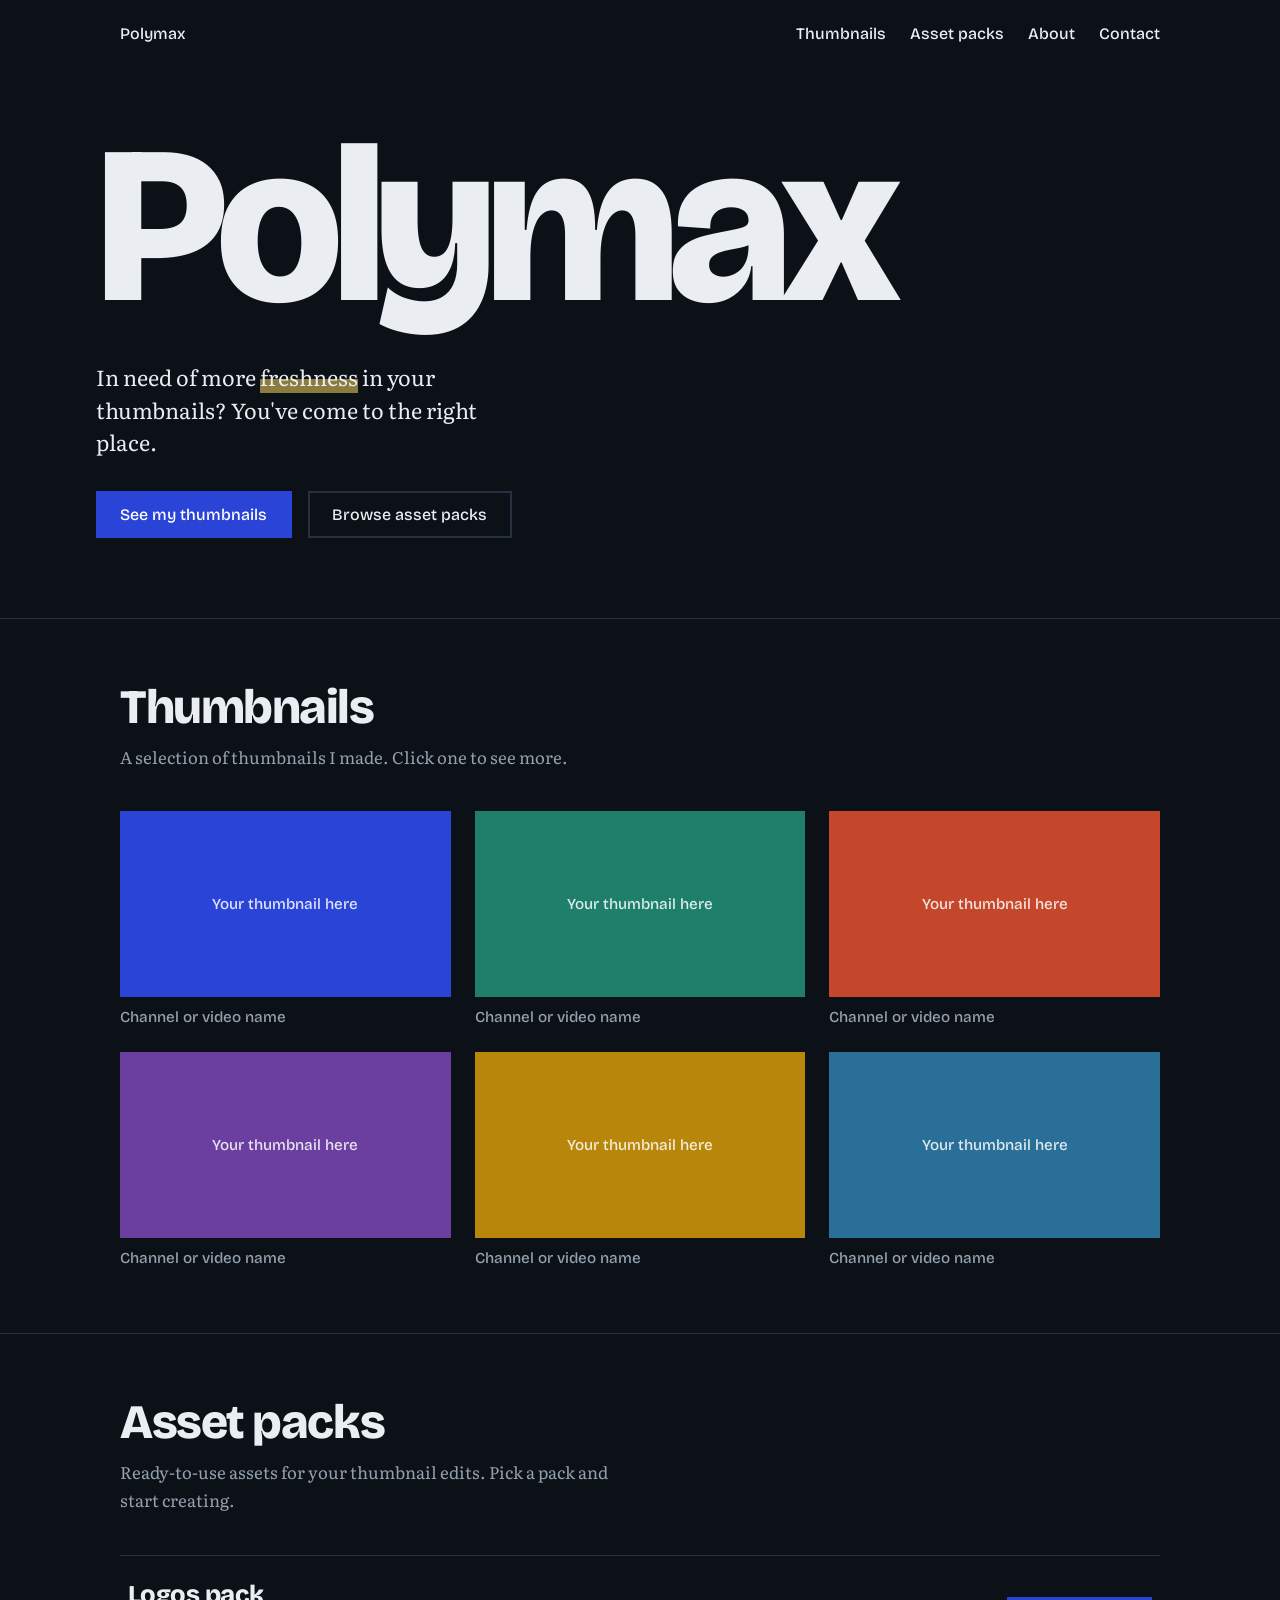
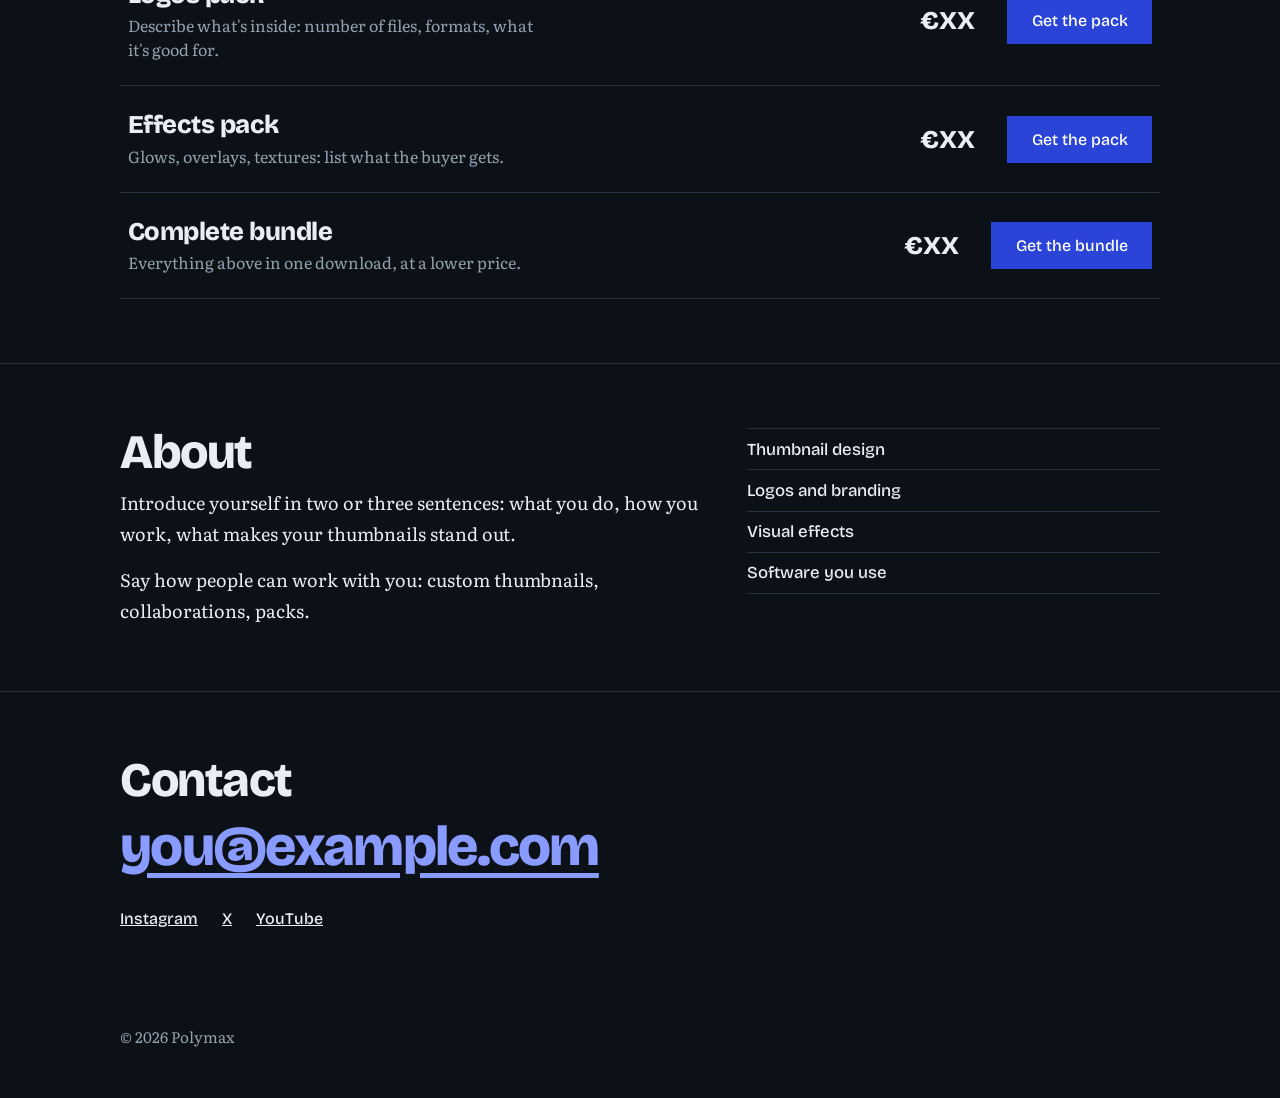
==== index.html @ 0e073001 "Refactor index.html for language and structure updates Updated the HTML structure and styling for th" ====
<!DOCTYPE html>
<html lang="en">
<head>
<meta charset="utf-8">
<meta name="viewport" content="width=device-width, initial-scale=1">
<title>Polymax, portfolio</title>
<meta name="description" content="Polymax's portfolio: thumbnail examples, asset packs and contact.">
<link rel="preconnect" href="https://fonts.googleapis.com">
<link rel="preconnect" href="https://fonts.gstatic.com" crossorigin>
<link href="https://fonts.googleapis.com/css2?family=Bricolage+Grotesque:opsz,wght@12..96,500;12..96,800&family=Literata:opsz,wght@7..72,400;7..72,600&display=swap" rel="stylesheet">
<style>
:root{
  color-scheme:dark;
  --bg:#0C1118; --surface:#141B24; --ink:#EAEEF2; --muted:#93A1AE; --line:#263240;
  --accent:#8A9BFF; --fill:#2B44D8; --hl:#F4D35E;
  --display:"Bricolage Grotesque","Helvetica Neue",Arial,sans-serif;
  --text:"Literata",Georgia,"Times New Roman",serif;
}
*{box-sizing:border-box;margin:0}
html{scroll-behavior:smooth}
body{background:var(--bg);color:var(--ink);font:400 1.125rem/1.7 var(--text);-webkit-font-smoothing:antialiased}
a{color:inherit}
:focus-visible{outline:3px solid var(--hl);outline-offset:3px}
.wrap{max-width:68rem;margin:0 auto;padding:0 1.5rem}

header .wrap{display:flex;justify-content:space-between;align-items:center;padding-top:1.5rem;padding-bottom:1.5rem;font:500 1rem var(--display)}
header nav{display:flex;gap:1.5rem;flex-wrap:wrap}
header a{text-decoration:none}
header a:hover{text-decoration:underline;text-underline-offset:.3em}

.hero{padding:4rem 0 5rem}
h1{font:800 clamp(4rem,19vw,14rem)/.85 var(--display);letter-spacing:-.045em}
.hero p{max-width:34ch;margin-top:2.5rem;font-size:1.35rem;line-height:1.5}
.hero mark{background:linear-gradient(transparent 55%,rgba(244,211,94,.55) 55%);color:inherit}
.cta{display:flex;gap:1rem;flex-wrap:wrap;margin-top:2rem}
.btn{display:inline-block;padding:.75rem 1.4rem;background:var(--fill);color:#fff;font:500 1rem var(--display);text-decoration:none;border:2px solid var(--fill);transition:background .2s,color .2s,border-color .2s}
.btn:hover{background:var(--hl);border-color:var(--hl);color:#152028}
.btn.ghost{background:transparent;border-color:var(--line);color:var(--ink)}
.btn.ghost:hover{border-color:var(--hl);background:transparent;color:var(--hl)}

section{padding:4rem 0;border-top:1px solid var(--line)}
h2{font:800 clamp(2rem,5vw,3rem)/1 var(--display);letter-spacing:-.03em;margin-bottom:.75rem}
.lead{color:var(--muted);max-width:50ch;margin-bottom:2.5rem;font-size:1.05rem}

/* Thumbnails */
.grid{display:grid;grid-template-columns:repeat(3,1fr);gap:1.5rem}
.thumb img,.ph{display:block;width:100%;aspect-ratio:16/9;object-fit:cover}
.ph{display:grid;place-items:center;background:var(--c);color:rgba(255,255,255,.85);font:500 .95rem var(--display)}
.thumb a{display:block;text-decoration:none}
.thumb a:hover img,.thumb a:hover .ph{outline:3px solid var(--hl);outline-offset:3px}
figcaption{margin-top:.6rem;font:500 .95rem/1.4 var(--display);color:var(--muted)}

/* Packs */
.packs{list-style:none;padding:0}
.packs li{display:grid;grid-template-columns:1fr auto auto;gap:2rem;align-items:center;padding:1.5rem .5rem;border-top:1px solid var(--line)}
.packs li:last-child{border-bottom:1px solid var(--line)}
h3{font:800 1.6rem/1.15 var(--display);letter-spacing:-.02em}
.packs p{color:var(--muted);font-size:1rem;line-height:1.5;margin-top:.25rem;max-width:46ch}
.price{font:800 1.6rem var(--display);white-space:nowrap}

.about{display:grid;grid-template-columns:1.4fr 1fr;gap:3rem}
.about p+p{margin-top:1rem}
.skills{list-style:none;padding:0;font:500 1.05rem var(--display)}
.skills li{padding:.6rem 0;border-bottom:1px solid var(--line)}
.skills li:first-child{border-top:1px solid var(--line)}

.contact a.mail{display:inline-block;font:800 clamp(1.6rem,6vw,3.5rem)/1.1 var(--display);letter-spacing:-.03em;color:var(--accent);text-underline-offset:.15em;word-break:break-word}
.contact a.mail:hover{background:var(--hl);color:#152028}
.links{display:flex;gap:1.5rem;margin-top:2rem;font:500 1rem var(--display)}
footer{padding:2rem 0 3rem;color:var(--muted);font-size:.95rem}

@media (max-width:860px){.grid{grid-template-columns:repeat(2,1fr)}}
@media (max-width:640px){
  .grid{grid-template-columns:1fr}
  .packs li{grid-template-columns:1fr auto}
  .packs .btn{grid-column:1/-1;text-align:center}
  .about{grid-template-columns:1fr;gap:2rem}
}
@media (prefers-reduced-motion:reduce){html{scroll-behavior:auto}*{transition:none!important}}
</style>
</head>
<body>
<header>
  <div class="wrap">
    <a href="#top">Polymax</a>
    <nav aria-label="Main navigation">
      <a href="#thumbnails">Thumbnails</a>
      <a href="#packs">Asset packs</a>
      <a href="#about">About</a>
      <a href="#contact">Contact</a>
    </nav>
  </div>
</header>

<main id="top">
  <div class="wrap hero">
    <h1>Polymax</h1>
    <p>In need of more <mark>freshness</mark> in your thumbnails? You've come to the right place.</p>
    <div class="cta">
      <a class="btn" href="#thumbnails">See my thumbnails</a>
      <a class="btn ghost" href="#packs">Browse asset packs</a>
    </div>
  </div>

  <section id="thumbnails">
    <div class="wrap">
      <h2>Thumbnails</h2>
      <p class="lead">A selection of thumbnails I made. Click one to see more.</p>
      <!-- TO ADD YOUR THUMBNAILS: put your images in a folder named "images", then replace
           <div class="ph">...</div> in a block with:
           <img src="images/my-thumbnail.jpg" alt="Short description of the thumbnail">
           Change href="#" to a video or project link, or delete the <a> tag if you don't need a link. -->
      <div class="grid">
        <figure class="thumb"><a href="#"><div class="ph" style="--c:#2B44D8">Your thumbnail here</div></a><figcaption>Channel or video name</figcaption></figure>
        <figure class="thumb"><a href="#"><div class="ph" style="--c:#1E7F6B">Your thumbnail here</div></a><figcaption>Channel or video name</figcaption></figure>
        <figure class="thumb"><a href="#"><div class="ph" style="--c:#C4472B">Your thumbnail here</div></a><figcaption>Channel or video name</figcaption></figure>
        <figure class="thumb"><a href="#"><div class="ph" style="--c:#6B3FA0">Your thumbnail here</div></a><figcaption>Channel or video name</figcaption></figure>
        <figure class="thumb"><a href="#"><div class="ph" style="--c:#B8860B">Your thumbnail here</div></a><figcaption>Channel or video name</figcaption></figure>
        <figure class="thumb"><a href="#"><div class="ph" style="--c:#2A6F97">Your thumbnail here</div></a><figcaption>Channel or video name</figcaption></figure>
      </div>
    </div>
  </section>

  <section id="packs">
    <div class="wrap">
      <h2>Asset packs</h2>
      <p class="lead">Ready-to-use assets for your thumbnail edits. Pick a pack and start creating.</p>
      <!-- TO EDIT A PACK: change the name, the description, the price and the button link (href="#")
           to your store page (Gumroad, Payhip, etc.). Copy a whole <li> block to add another pack. -->
      <ul class="packs">
        <li>
          <div><h3>Logos pack</h3><p>Describe what's inside: number of files, formats, what it's good for.</p></div>
          <div class="price">€XX</div>
          <a class="btn" href="#">Get the pack</a>
        </li>
        <li>
          <div><h3>Effects pack</h3><p>Glows, overlays, textures: list what the buyer gets.</p></div>
          <div class="price">€XX</div>
          <a class="btn" href="#">Get the pack</a>
        </li>
        <li>
          <div><h3>Complete bundle</h3><p>Everything above in one download, at a lower price.</p></div>
          <div class="price">€XX</div>
          <a class="btn" href="#">Get the bundle</a>
        </li>
      </ul>
    </div>
  </section>

  <section id="about">
    <div class="wrap about">
      <div>
        <h2>About</h2>
        <p>Introduce yourself in two or three sentences: what you do, how you work, what makes your thumbnails stand out.</p>
        <p>Say how people can work with you: custom thumbnails, collaborations, packs.</p>
      </div>
      <ul class="skills" aria-label="Skills">
        <li>Thumbnail design</li>
        <li>Logos and branding</li>
        <li>Visual effects</li>
        <li>Software you use</li>
      </ul>
    </div>
  </section>

  <section id="contact" class="contact">
    <div class="wrap">
      <h2>Contact</h2>
      <a class="mail" href="mailto:you@example.com">you@example.com</a>
      <div class="links">
        <a href="#">Instagram</a>
        <a href="#">X</a>
        <a href="#">YouTube</a>
      </div>
    </div>
  </section>
</main>

<footer>
  <div class="wrap">© 2026 Polymax</div>
</footer>
</body>
</html>
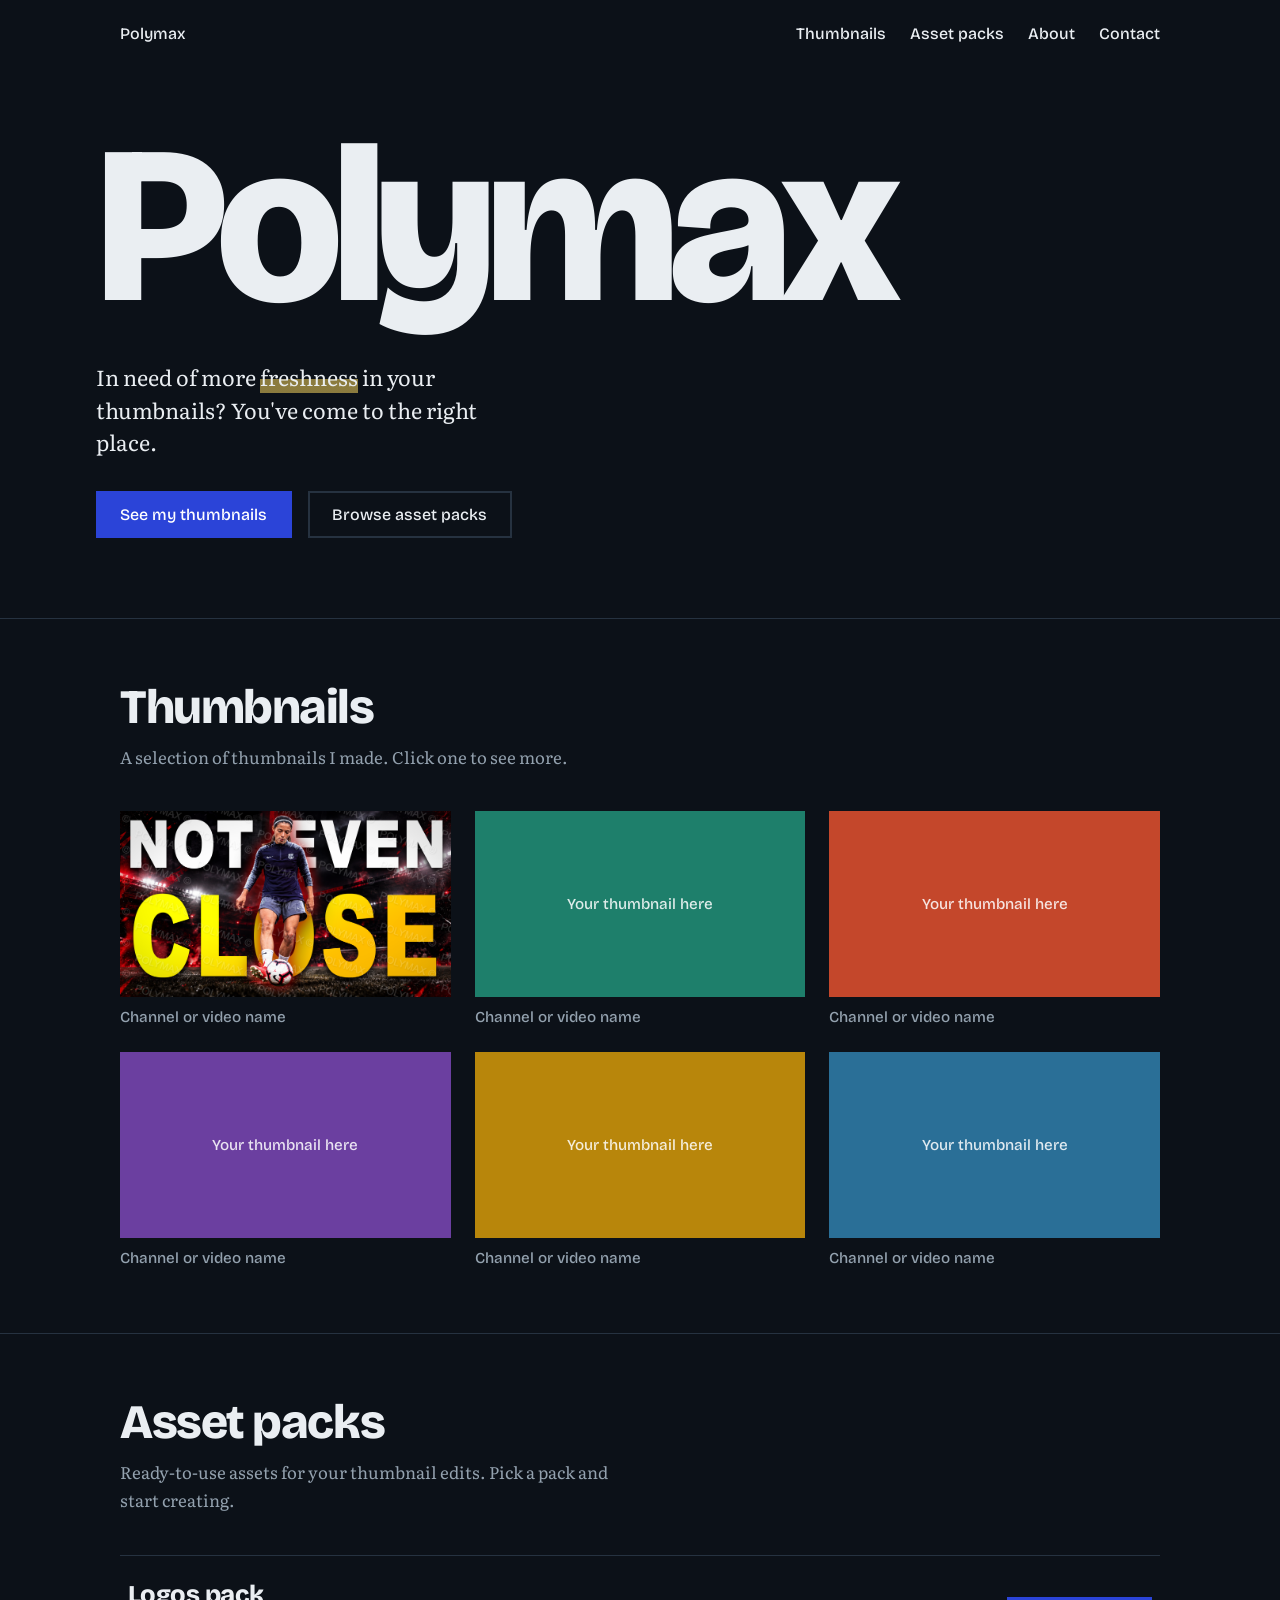
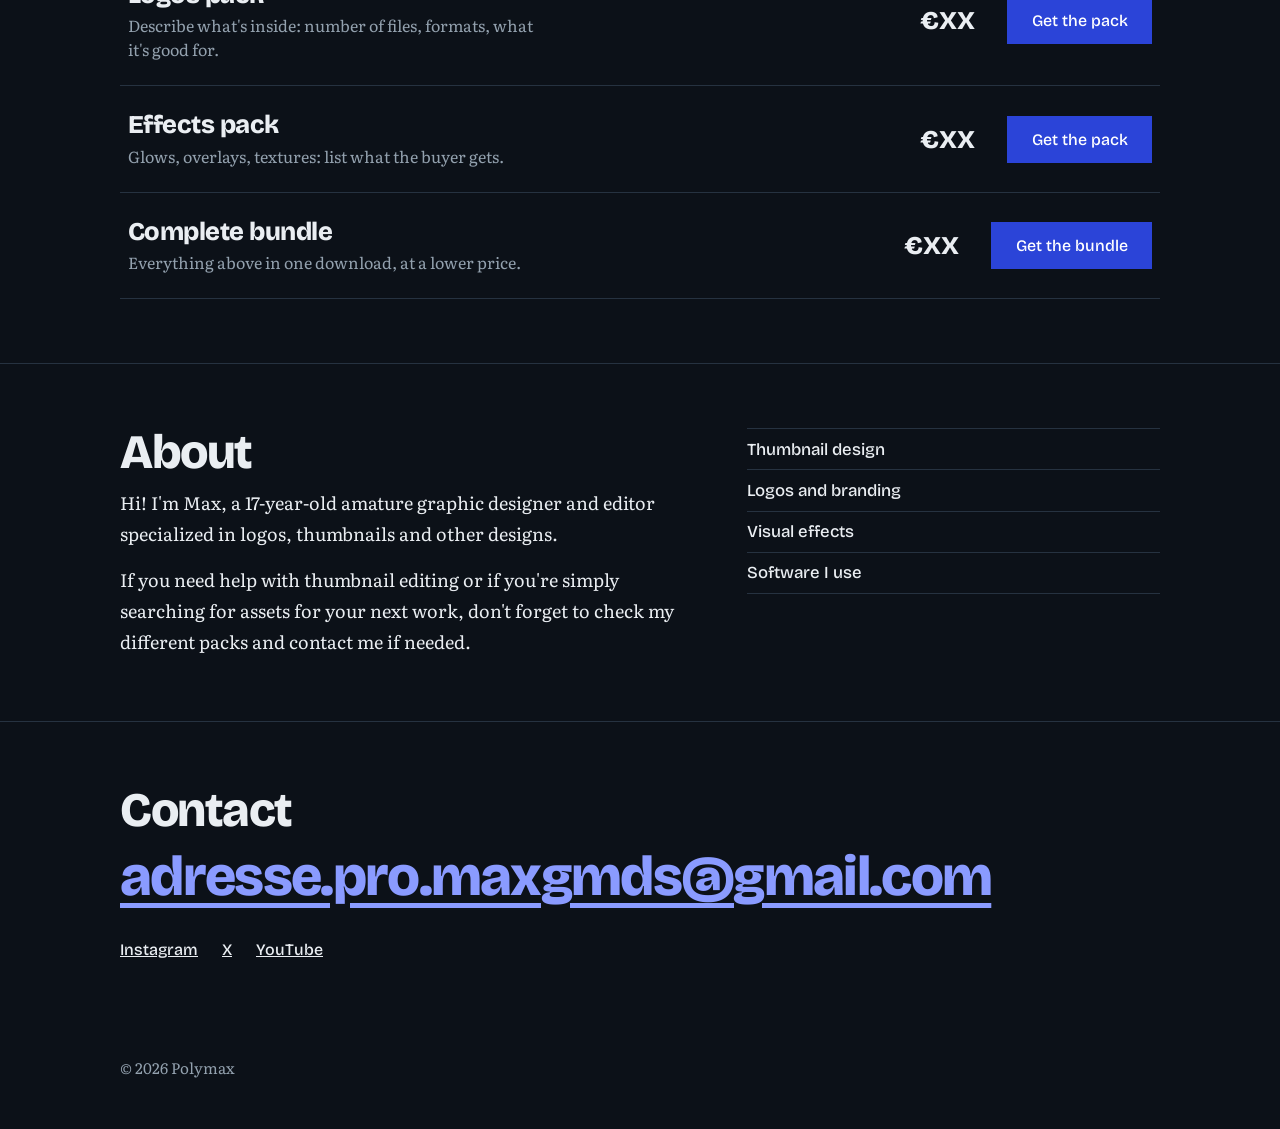
==== commit 85815239: "Update thumbnail and contact information Updated thumbnail image and contact email in index.html." ====
--- a/index.html
+++ b/index.html
@@ -111,7 +111,7 @@
            <img src="images/my-thumbnail.jpg" alt="Short description of the thumbnail">
            Change href="#" to a video or project link, or delete the <a> tag if you don't need a link. -->
       <div class="grid">
-        <figure class="thumb"><a href="#"><div class="ph" style="--c:#2B44D8">Your thumbnail here</div></a><figcaption>Channel or video name</figcaption></figure>
+        <figure class="thumb"><a href="#"><img src="images/Aitana_Bonmati_thumbnail.png" alt="Aitana Bonmati Thumbnail"></a><figcaption>Channel or video name</figcaption></figure>
         <figure class="thumb"><a href="#"><div class="ph" style="--c:#1E7F6B">Your thumbnail here</div></a><figcaption>Channel or video name</figcaption></figure>
         <figure class="thumb"><a href="#"><div class="ph" style="--c:#C4472B">Your thumbnail here</div></a><figcaption>Channel or video name</figcaption></figure>
         <figure class="thumb"><a href="#"><div class="ph" style="--c:#6B3FA0">Your thumbnail here</div></a><figcaption>Channel or video name</figcaption></figure>
@@ -151,14 +151,14 @@
     <div class="wrap about">
       <div>
         <h2>About</h2>
-        <p>Introduce yourself in two or three sentences: what you do, how you work, what makes your thumbnails stand out.</p>
-        <p>Say how people can work with you: custom thumbnails, collaborations, packs.</p>
+        <p>Hi! I'm Max, a 17-year-old amature graphic designer and editor specialized in logos, thumbnails and other designs.</p>
+        <p>If you need help with thumbnail editing or if you're simply searching for assets for your next work, don't forget to check my different packs and contact me if needed.</p>
       </div>
       <ul class="skills" aria-label="Skills">
         <li>Thumbnail design</li>
         <li>Logos and branding</li>
         <li>Visual effects</li>
-        <li>Software you use</li>
+        <li>Software I use</li>
       </ul>
     </div>
   </section>
@@ -166,7 +166,7 @@
   <section id="contact" class="contact">
     <div class="wrap">
       <h2>Contact</h2>
-      <a class="mail" href="mailto:you@example.com">you@example.com</a>
+      <a class="mail" href="mailto:adresse.pro.maxgmds@gmail.com">adresse.pro.maxgmds@gmail.com</a>
       <div class="links">
         <a href="#">Instagram</a>
         <a href="#">X</a>
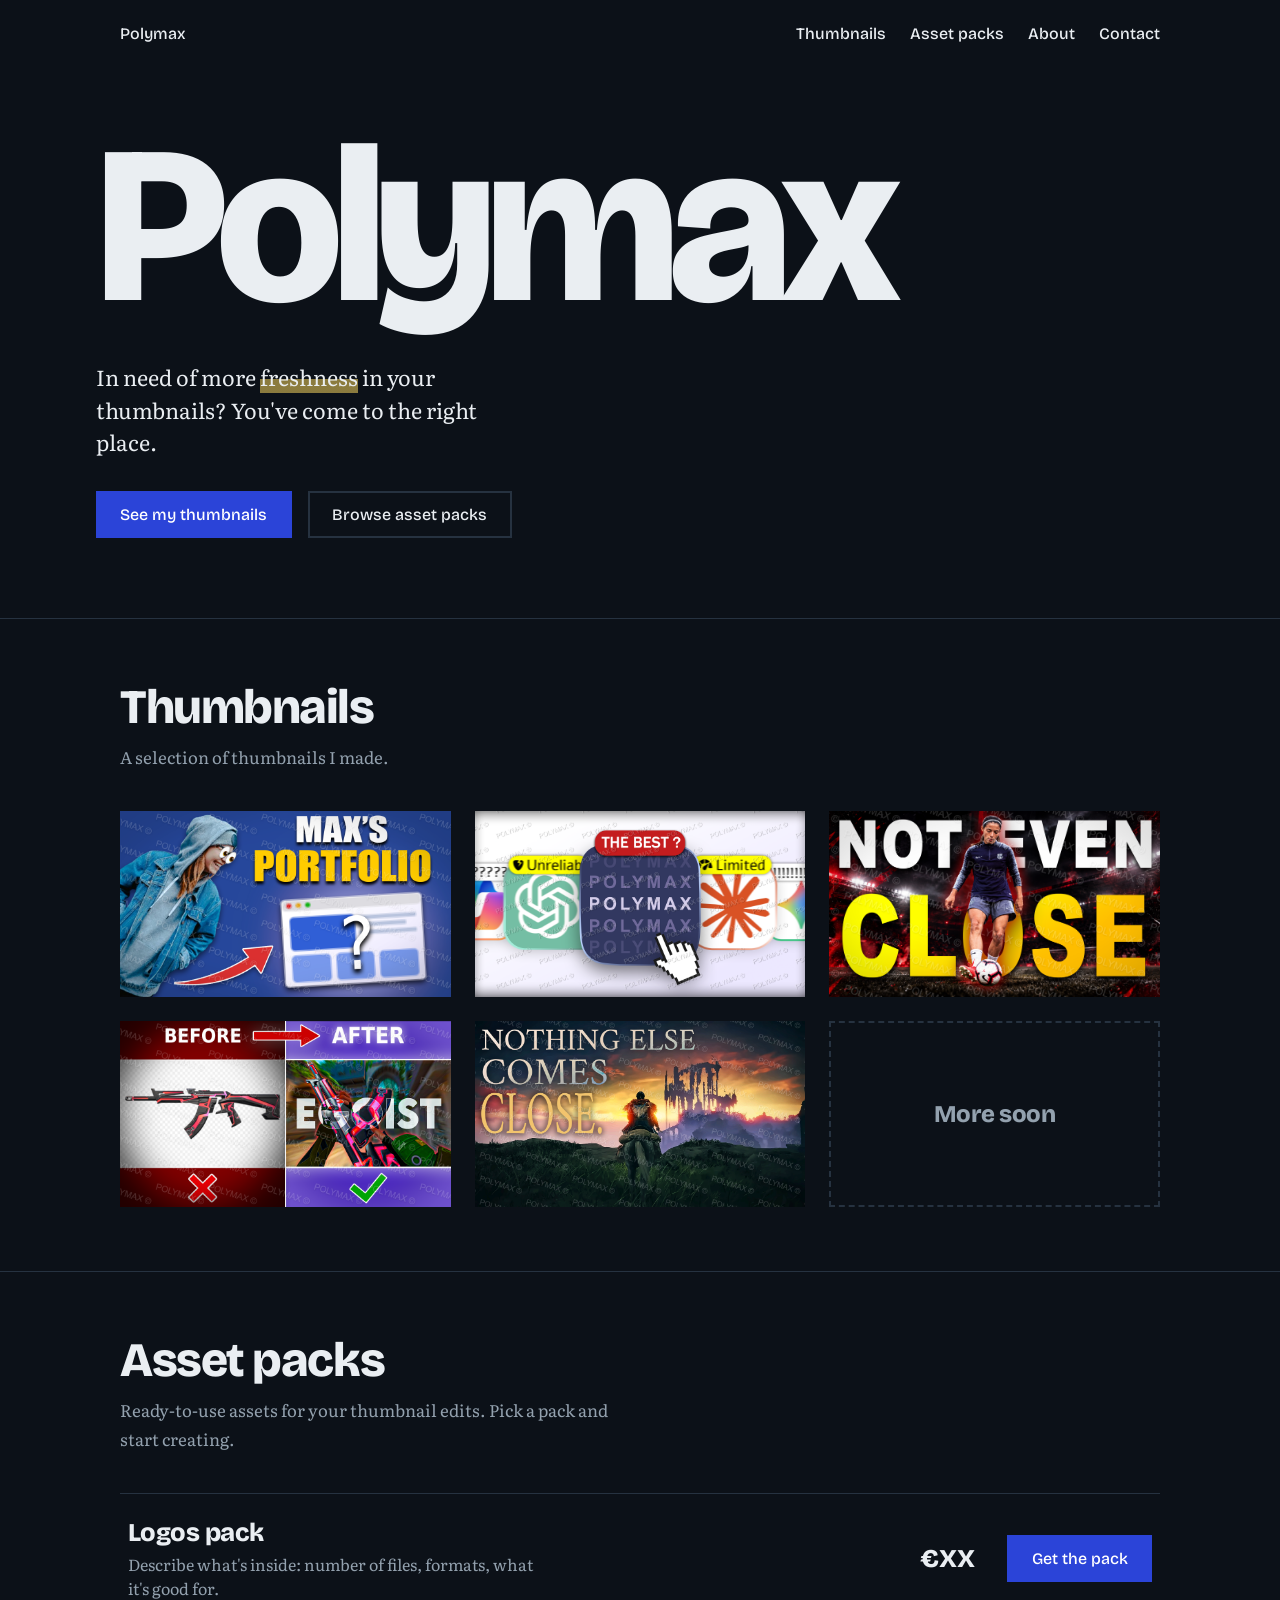
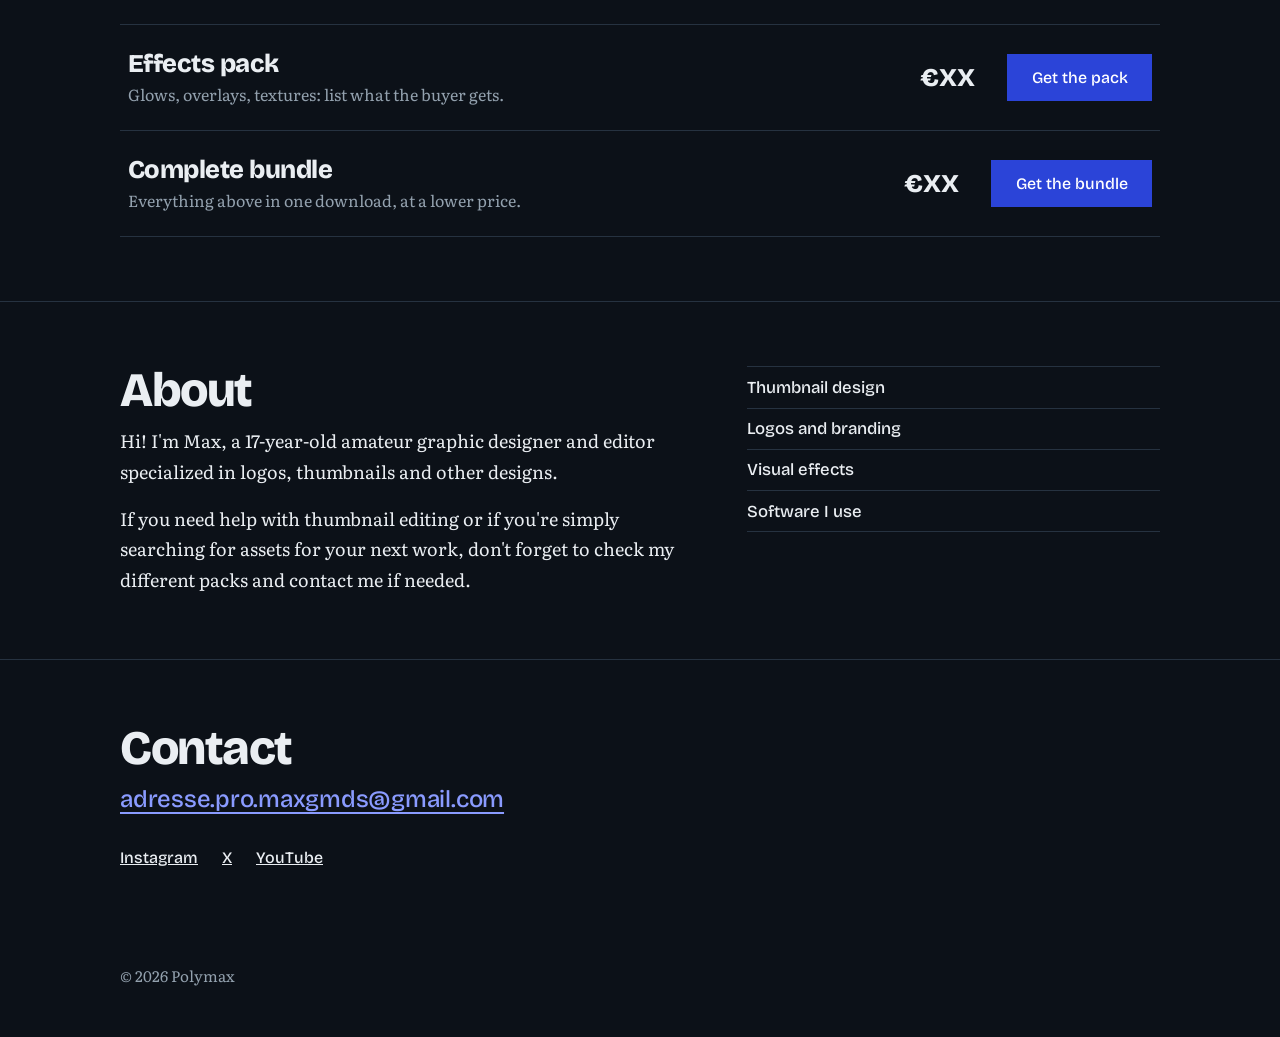
==== commit fd309e83: "Refactor HTML structure and update thumbnails" ====
--- a/index.html
+++ b/index.html
@@ -8,76 +8,7 @@
 <link rel="preconnect" href="https://fonts.googleapis.com">
 <link rel="preconnect" href="https://fonts.gstatic.com" crossorigin>
 <link href="https://fonts.googleapis.com/css2?family=Bricolage+Grotesque:opsz,wght@12..96,500;12..96,800&family=Literata:opsz,wght@7..72,400;7..72,600&display=swap" rel="stylesheet">
-<style>
-:root{
-  color-scheme:dark;
-  --bg:#0C1118; --surface:#141B24; --ink:#EAEEF2; --muted:#93A1AE; --line:#263240;
-  --accent:#8A9BFF; --fill:#2B44D8; --hl:#F4D35E;
-  --display:"Bricolage Grotesque","Helvetica Neue",Arial,sans-serif;
-  --text:"Literata",Georgia,"Times New Roman",serif;
-}
-*{box-sizing:border-box;margin:0}
-html{scroll-behavior:smooth}
-body{background:var(--bg);color:var(--ink);font:400 1.125rem/1.7 var(--text);-webkit-font-smoothing:antialiased}
-a{color:inherit}
-:focus-visible{outline:3px solid var(--hl);outline-offset:3px}
-.wrap{max-width:68rem;margin:0 auto;padding:0 1.5rem}
-
-header .wrap{display:flex;justify-content:space-between;align-items:center;padding-top:1.5rem;padding-bottom:1.5rem;font:500 1rem var(--display)}
-header nav{display:flex;gap:1.5rem;flex-wrap:wrap}
-header a{text-decoration:none}
-header a:hover{text-decoration:underline;text-underline-offset:.3em}
-
-.hero{padding:4rem 0 5rem}
-h1{font:800 clamp(4rem,19vw,14rem)/.85 var(--display);letter-spacing:-.045em}
-.hero p{max-width:34ch;margin-top:2.5rem;font-size:1.35rem;line-height:1.5}
-.hero mark{background:linear-gradient(transparent 55%,rgba(244,211,94,.55) 55%);color:inherit}
-.cta{display:flex;gap:1rem;flex-wrap:wrap;margin-top:2rem}
-.btn{display:inline-block;padding:.75rem 1.4rem;background:var(--fill);color:#fff;font:500 1rem var(--display);text-decoration:none;border:2px solid var(--fill);transition:background .2s,color .2s,border-color .2s}
-.btn:hover{background:var(--hl);border-color:var(--hl);color:#152028}
-.btn.ghost{background:transparent;border-color:var(--line);color:var(--ink)}
-.btn.ghost:hover{border-color:var(--hl);background:transparent;color:var(--hl)}
-
-section{padding:4rem 0;border-top:1px solid var(--line)}
-h2{font:800 clamp(2rem,5vw,3rem)/1 var(--display);letter-spacing:-.03em;margin-bottom:.75rem}
-.lead{color:var(--muted);max-width:50ch;margin-bottom:2.5rem;font-size:1.05rem}
-
-/* Thumbnails */
-.grid{display:grid;grid-template-columns:repeat(3,1fr);gap:1.5rem}
-.thumb img,.ph{display:block;width:100%;aspect-ratio:16/9;object-fit:cover}
-.ph{display:grid;place-items:center;background:var(--c);color:rgba(255,255,255,.85);font:500 .95rem var(--display)}
-.thumb a{display:block;text-decoration:none}
-.thumb a:hover img,.thumb a:hover .ph{outline:3px solid var(--hl);outline-offset:3px}
-figcaption{margin-top:.6rem;font:500 .95rem/1.4 var(--display);color:var(--muted)}
-
-/* Packs */
-.packs{list-style:none;padding:0}
-.packs li{display:grid;grid-template-columns:1fr auto auto;gap:2rem;align-items:center;padding:1.5rem .5rem;border-top:1px solid var(--line)}
-.packs li:last-child{border-bottom:1px solid var(--line)}
-h3{font:800 1.6rem/1.15 var(--display);letter-spacing:-.02em}
-.packs p{color:var(--muted);font-size:1rem;line-height:1.5;margin-top:.25rem;max-width:46ch}
-.price{font:800 1.6rem var(--display);white-space:nowrap}
-
-.about{display:grid;grid-template-columns:1.4fr 1fr;gap:3rem}
-.about p+p{margin-top:1rem}
-.skills{list-style:none;padding:0;font:500 1.05rem var(--display)}
-.skills li{padding:.6rem 0;border-bottom:1px solid var(--line)}
-.skills li:first-child{border-top:1px solid var(--line)}
-
-.contact a.mail{display:inline-block;font:800 clamp(1.6rem,6vw,3.5rem)/1.1 var(--display);letter-spacing:-.03em;color:var(--accent);text-underline-offset:.15em;word-break:break-word}
-.contact a.mail:hover{background:var(--hl);color:#152028}
-.links{display:flex;gap:1.5rem;margin-top:2rem;font:500 1rem var(--display)}
-footer{padding:2rem 0 3rem;color:var(--muted);font-size:.95rem}
-
-@media (max-width:860px){.grid{grid-template-columns:repeat(2,1fr)}}
-@media (max-width:640px){
-  .grid{grid-template-columns:1fr}
-  .packs li{grid-template-columns:1fr auto}
-  .packs .btn{grid-column:1/-1;text-align:center}
-  .about{grid-template-columns:1fr;gap:2rem}
-}
-@media (prefers-reduced-motion:reduce){html{scroll-behavior:auto}*{transition:none!important}}
-</style>
+<link rel="stylesheet" href="style.css">
 </head>
 <body>
 <header>
@@ -105,18 +36,14 @@
   <section id="thumbnails">
     <div class="wrap">
       <h2>Thumbnails</h2>
-      <p class="lead">A selection of thumbnails I made. Click one to see more.</p>
-      <!-- TO ADD YOUR THUMBNAILS: put your images in a folder named "images", then replace
-           <div class="ph">...</div> in a block with:
-           <img src="images/my-thumbnail.jpg" alt="Short description of the thumbnail">
-           Change href="#" to a video or project link, or delete the <a> tag if you don't need a link. -->
+      <p class="lead">A selection of thumbnails I made.</p>
       <div class="grid">
-        <figure class="thumb"><a href="#"><img src="images/Aitana_Bonmati_thumbnail.png" alt="Aitana Bonmati Thumbnail"></a><figcaption>Channel or video name</figcaption></figure>
-        <figure class="thumb"><a href="#"><div class="ph" style="--c:#1E7F6B">Your thumbnail here</div></a><figcaption>Channel or video name</figcaption></figure>
-        <figure class="thumb"><a href="#"><div class="ph" style="--c:#C4472B">Your thumbnail here</div></a><figcaption>Channel or video name</figcaption></figure>
-        <figure class="thumb"><a href="#"><div class="ph" style="--c:#6B3FA0">Your thumbnail here</div></a><figcaption>Channel or video name</figcaption></figure>
-        <figure class="thumb"><a href="#"><div class="ph" style="--c:#B8860B">Your thumbnail here</div></a><figcaption>Channel or video name</figcaption></figure>
-        <figure class="thumb"><a href="#"><div class="ph" style="--c:#2A6F97">Your thumbnail here</div></a><figcaption>Channel or video name</figcaption></figure>
+        <figure class="thumb"><img src="images/Polymax_portfolio_thumbnail.png" alt="Portfolio Thumbnail"></figure>
+        <figure class="thumb"><img src="images/polymax_vs_ai.png" alt="Polymax VS AI Thumbnail"></figure>
+        <figure class="thumb"><img src="images/Aitana_Bonmati_thumbnail.png" alt="Aitana Bonmati Thumbnail"></figure>
+        <figure class="thumb"><img src="images/before_after_thumbnail.png" alt="Before and After Thumbnail"></figure>
+        <figure class="thumb"><img src="images/nothing_else_comes_close.png" alt="Elden Ring Thumbnail"></figure>
+        <figure class="thumb"><div class="ph more">More soon</div></figure>
       </div>
     </div>
   </section>
@@ -151,7 +78,7 @@
     <div class="wrap about">
       <div>
         <h2>About</h2>
-        <p>Hi! I'm Max, a 17-year-old amature graphic designer and editor specialized in logos, thumbnails and other designs.</p>
+        <p>Hi! I'm Max, a 17-year-old amateur graphic designer and editor specialized in logos, thumbnails and other designs.</p>
         <p>If you need help with thumbnail editing or if you're simply searching for assets for your next work, don't forget to check my different packs and contact me if needed.</p>
       </div>
       <ul class="skills" aria-label="Skills">
@@ -177,7 +104,9 @@
 </main>
 
 <footer>
-  <div class="wrap">© 2026 Polymax</div>
+  <div class="wrap">© <span id="year">2026</span> Polymax</div>
 </footer>
+
+<script src="script.js" defer></script>
 </body>
 </html>
--- a/style.css
+++ b/style.css
@@ -0,0 +1,69 @@
+:root{
+  color-scheme:dark;
+  --bg:#0C1118; --surface:#141B24; --ink:#EAEEF2; --muted:#93A1AE; --line:#263240;
+  --accent:#8A9BFF; --fill:#2B44D8; --hl:#F4D35E;
+  --display:"Bricolage Grotesque","Helvetica Neue",Arial,sans-serif;
+  --text:"Literata",Georgia,"Times New Roman",serif;
+}
+*{box-sizing:border-box;margin:0}
+html{scroll-behavior:smooth}
+body{background:var(--bg);color:var(--ink);font:400 1.125rem/1.7 var(--text);-webkit-font-smoothing:antialiased}
+a{color:inherit}
+:focus-visible{outline:3px solid var(--hl);outline-offset:3px}
+.wrap{max-width:68rem;margin:0 auto;padding:0 1.5rem}
+
+header .wrap{display:flex;justify-content:space-between;align-items:center;padding-top:1.5rem;padding-bottom:1.5rem;font:500 1rem var(--display)}
+header nav{display:flex;gap:1.5rem;flex-wrap:wrap}
+header a{text-decoration:none}
+header a:hover{text-decoration:underline;text-underline-offset:.3em}
+
+.hero{padding:4rem 0 5rem}
+h1{font:800 clamp(4rem,19vw,14rem)/.85 var(--display);letter-spacing:-.045em}
+.hero p{max-width:34ch;margin-top:2.5rem;font-size:1.35rem;line-height:1.5}
+.hero mark{background:linear-gradient(transparent 55%,rgba(244,211,94,.55) 55%);color:inherit}
+.cta{display:flex;gap:1rem;flex-wrap:wrap;margin-top:2rem}
+.btn{display:inline-block;padding:.75rem 1.4rem;background:var(--fill);color:#fff;font:500 1rem var(--display);text-decoration:none;border:2px solid var(--fill);transition:background .2s,color .2s,border-color .2s}
+.btn:hover{background:var(--hl);border-color:var(--hl);color:#152028}
+.btn.ghost{background:transparent;border-color:var(--line);color:var(--ink)}
+.btn.ghost:hover{border-color:var(--hl);background:transparent;color:var(--hl)}
+
+section{padding:4rem 0;border-top:1px solid var(--line)}
+h2{font:800 clamp(2rem,5vw,3rem)/1 var(--display);letter-spacing:-.03em;margin-bottom:.75rem}
+.lead{color:var(--muted);max-width:50ch;margin-bottom:2.5rem;font-size:1.05rem}
+
+/* Thumbnails */
+.grid{display:grid;grid-template-columns:repeat(3,1fr);gap:1.5rem}
+.thumb img,.ph{display:block;width:100%;aspect-ratio:16/9;object-fit:cover}
+.ph{display:grid;place-items:center;background:var(--c);color:rgba(255,255,255,.85);font:500 .95rem var(--display)}
+.ph.more{background:transparent;border:2px dashed var(--line);color:var(--muted);font:800 1.5rem var(--display);letter-spacing:-.02em}
+.thumb a{display:block;text-decoration:none}
+.thumb a:hover img,.thumb a:hover .ph{outline:3px solid var(--hl);outline-offset:3px}
+figcaption{margin-top:.6rem;font:500 .95rem/1.4 var(--display);color:var(--muted)}
+
+/* Packs */
+.packs{list-style:none;padding:0}
+.packs li{display:grid;grid-template-columns:1fr auto auto;gap:2rem;align-items:center;padding:1.5rem .5rem;border-top:1px solid var(--line)}
+.packs li:last-child{border-bottom:1px solid var(--line)}
+h3{font:800 1.6rem/1.15 var(--display);letter-spacing:-.02em}
+.packs p{color:var(--muted);font-size:1rem;line-height:1.5;margin-top:.25rem;max-width:46ch}
+.price{font:800 1.6rem var(--display);white-space:nowrap}
+
+.about{display:grid;grid-template-columns:1.4fr 1fr;gap:3rem}
+.about p+p{margin-top:1rem}
+.skills{list-style:none;padding:0;font:500 1.05rem var(--display)}
+.skills li{padding:.6rem 0;border-bottom:1px solid var(--line)}
+.skills li:first-child{border-top:1px solid var(--line)}
+
+.contact a.mail{display:inline-block;font:500 clamp(1rem,3vw,1.5rem)/1.3 var(--display);letter-spacing:-.01em;color:var(--accent);text-underline-offset:.2em;word-break:break-word}
+.contact a.mail:hover{background:var(--hl);color:#152028}
+.links{display:flex;gap:1.5rem;margin-top:2rem;font:500 1rem var(--display)}
+footer{padding:2rem 0 3rem;color:var(--muted);font-size:.95rem}
+
+@media (max-width:860px){.grid{grid-template-columns:repeat(2,1fr)}}
+@media (max-width:640px){
+  .grid{grid-template-columns:1fr}
+  .packs li{grid-template-columns:1fr auto}
+  .packs .btn{grid-column:1/-1;text-align:center}
+  .about{grid-template-columns:1fr;gap:2rem}
+}
+@media (prefers-reduced-motion:reduce){html{scroll-behavior:auto}*{transition:none!important}}
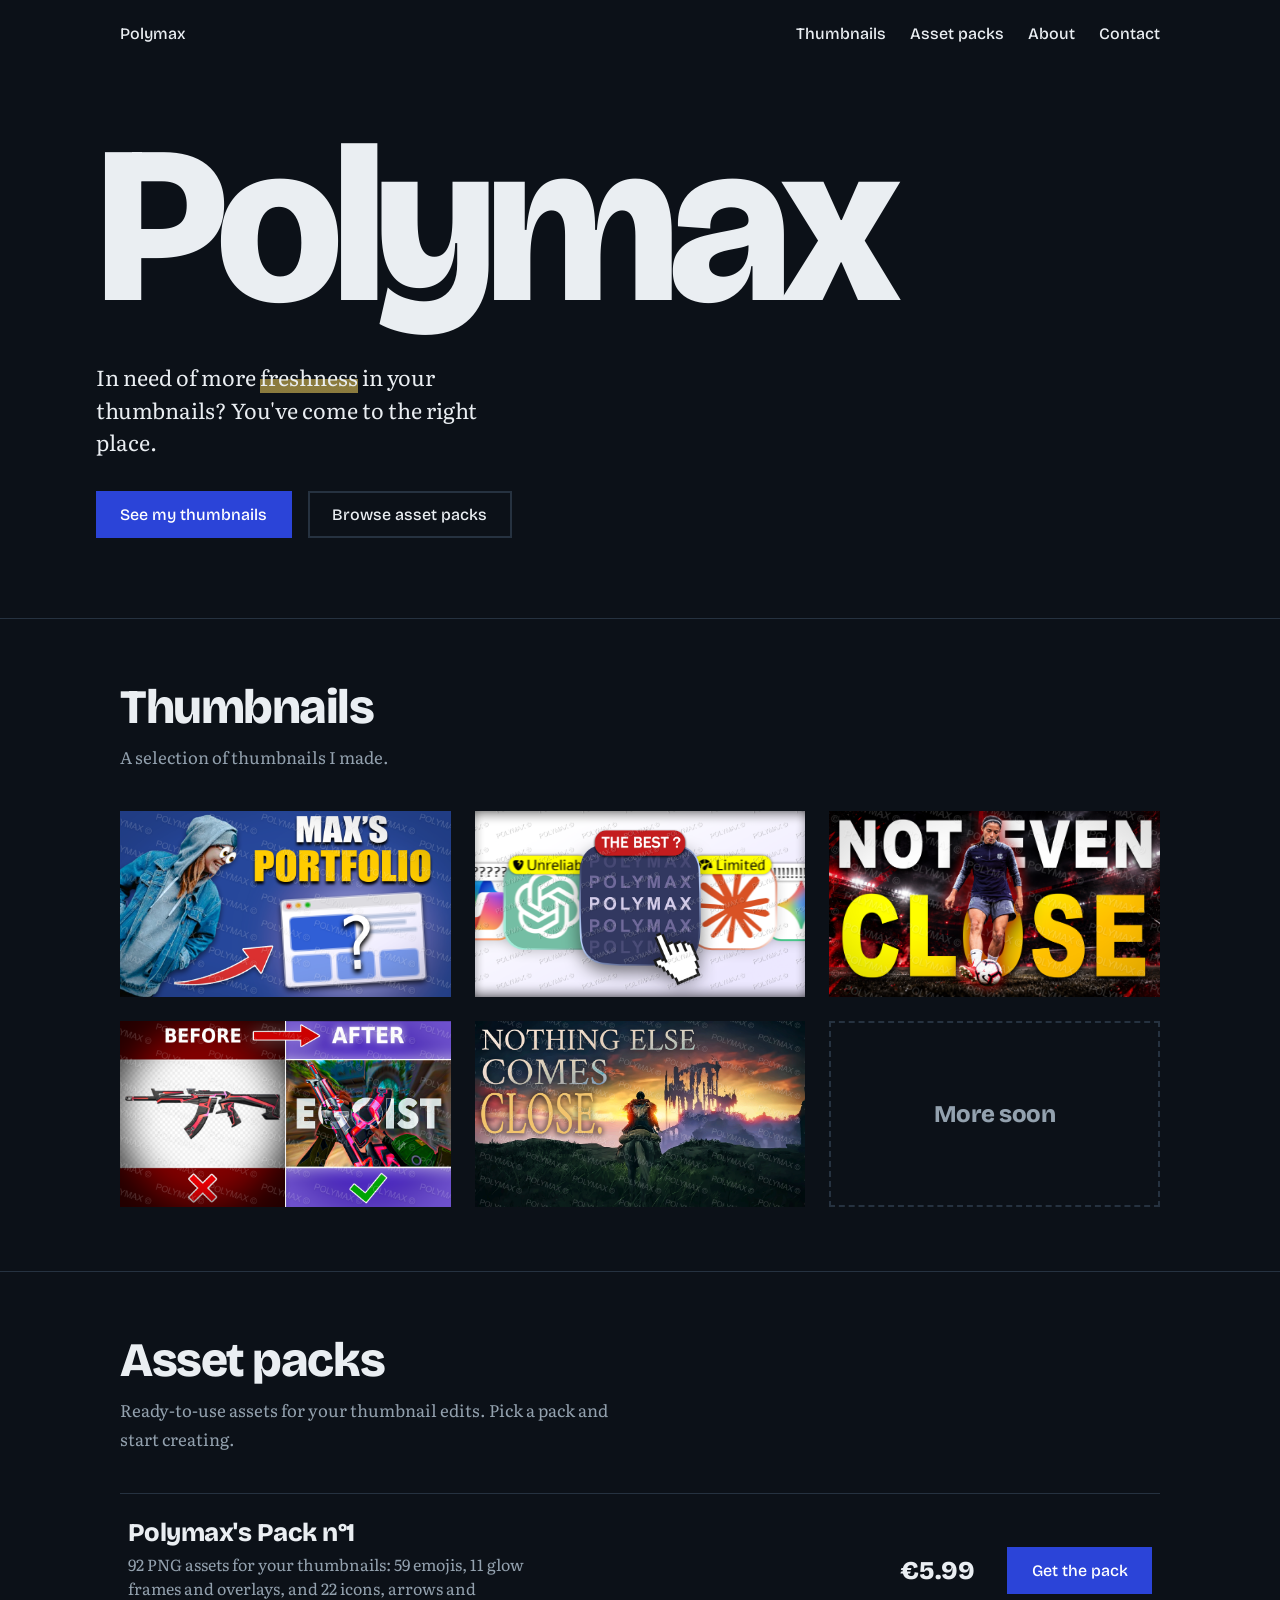
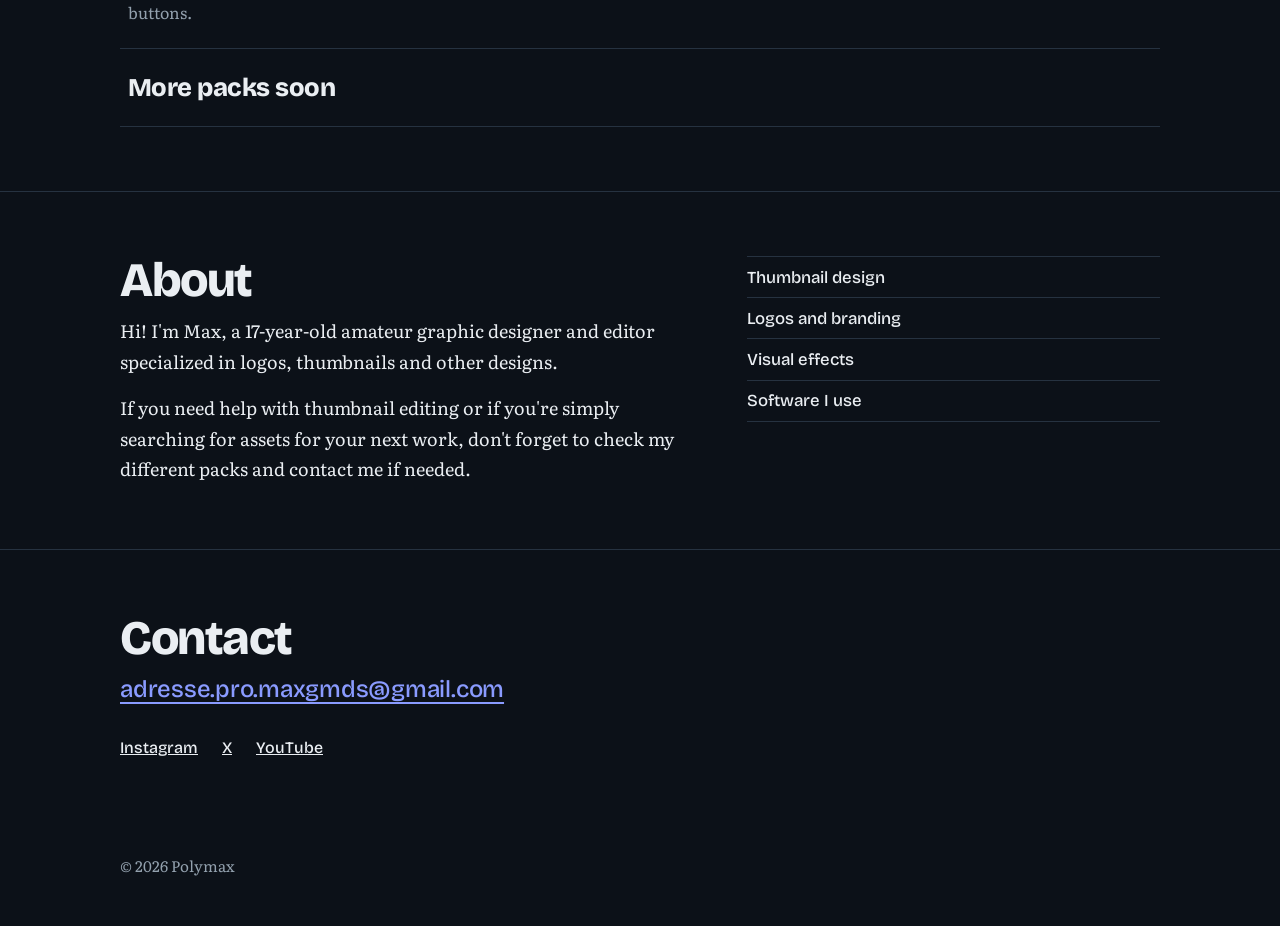
==== commit d578af69: "Revise packs in index.html Updated pack details and added a new pack placeholder." ====
--- a/index.html
+++ b/index.html
@@ -56,19 +56,12 @@
            to your store page (Gumroad, Payhip, etc.). Copy a whole <li> block to add another pack. -->
       <ul class="packs">
         <li>
-          <div><h3>Logos pack</h3><p>Describe what's inside: number of files, formats, what it's good for.</p></div>
-          <div class="price">€XX</div>
+          <div><h3>Polymax's Pack n°1</h3><p>92 PNG assets for your thumbnails: 59 emojis, 11 glow frames and overlays, and 22 icons, arrows and buttons.</p></div>
+          <div class="price">€5.99</div>
           <a class="btn" href="#">Get the pack</a>
         </li>
-        <li>
-          <div><h3>Effects pack</h3><p>Glows, overlays, textures: list what the buyer gets.</p></div>
-          <div class="price">€XX</div>
-          <a class="btn" href="#">Get the pack</a>
-        </li>
-        <li>
-          <div><h3>Complete bundle</h3><p>Everything above in one download, at a lower price.</p></div>
-          <div class="price">€XX</div>
-          <a class="btn" href="#">Get the bundle</a>
+        <li class="soon">
+          <div><h3>More packs soon</h3></div>
         </li>
       </ul>
     </div>
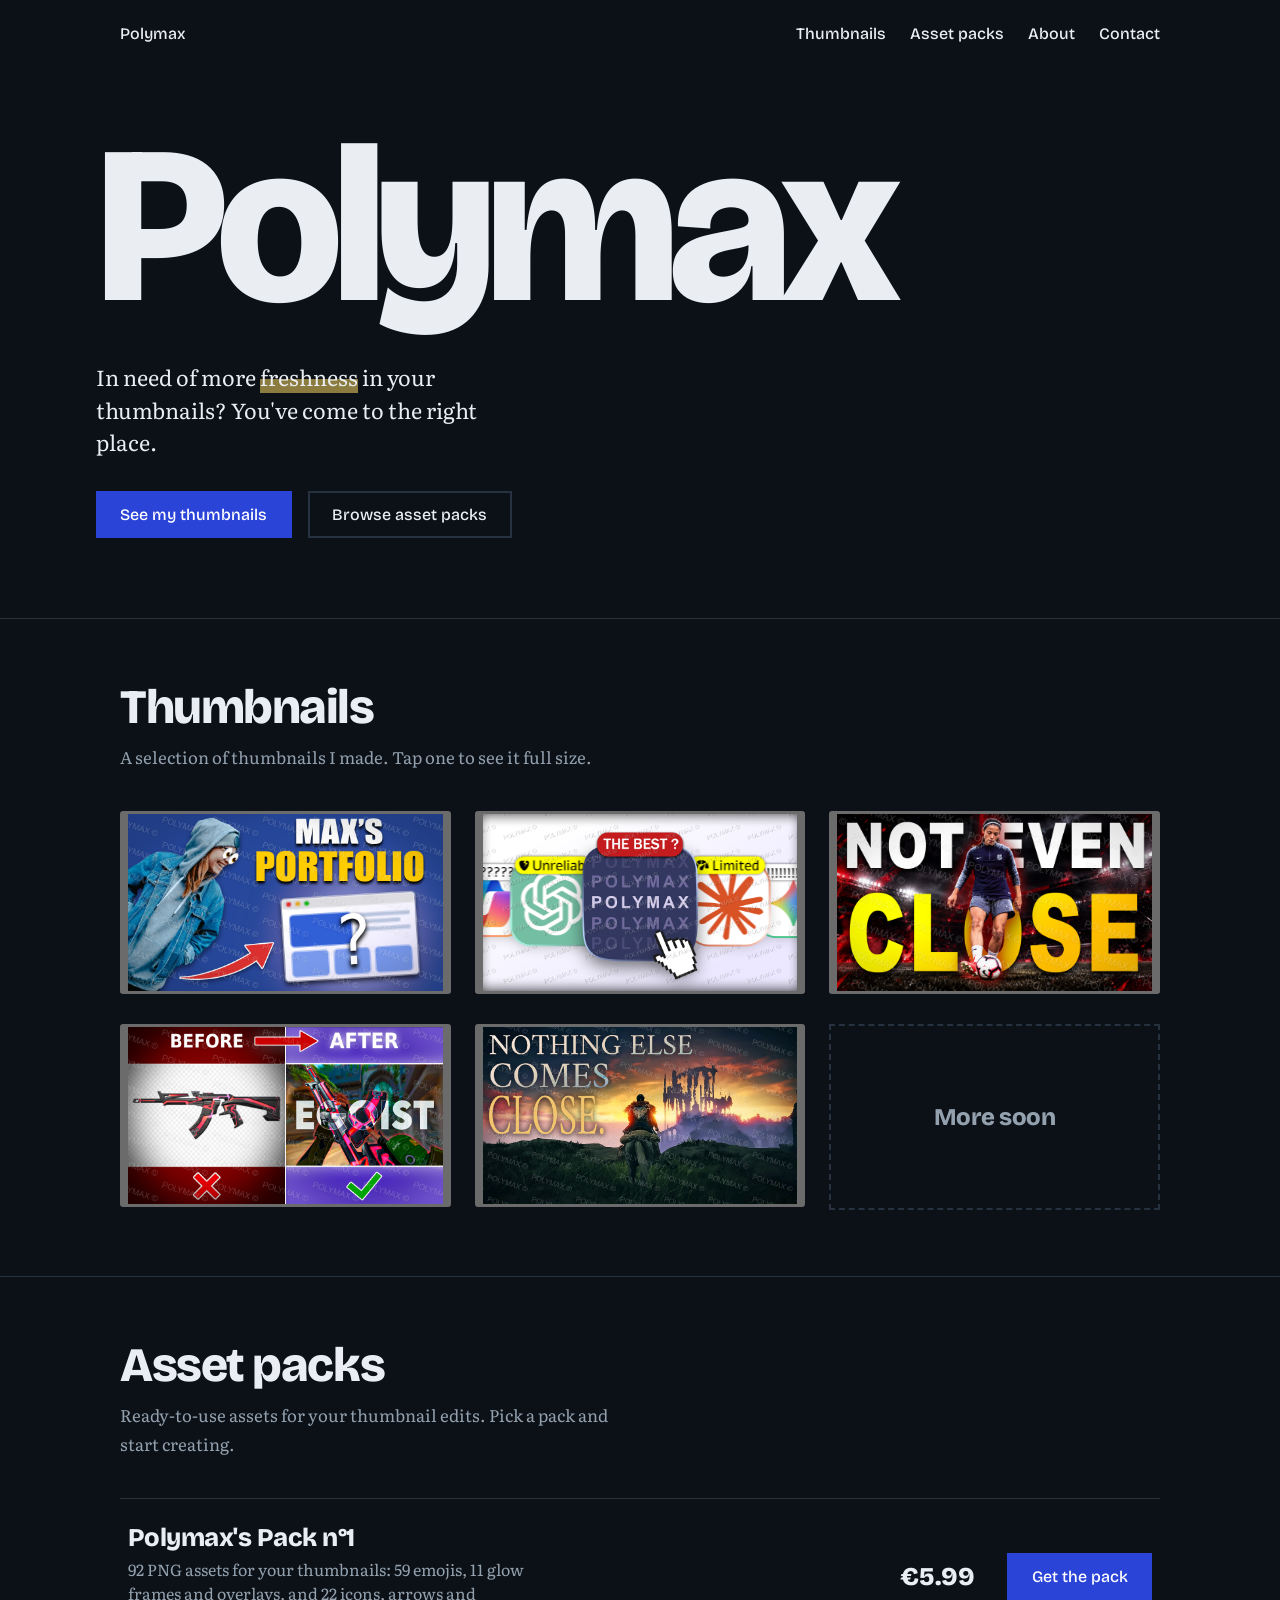
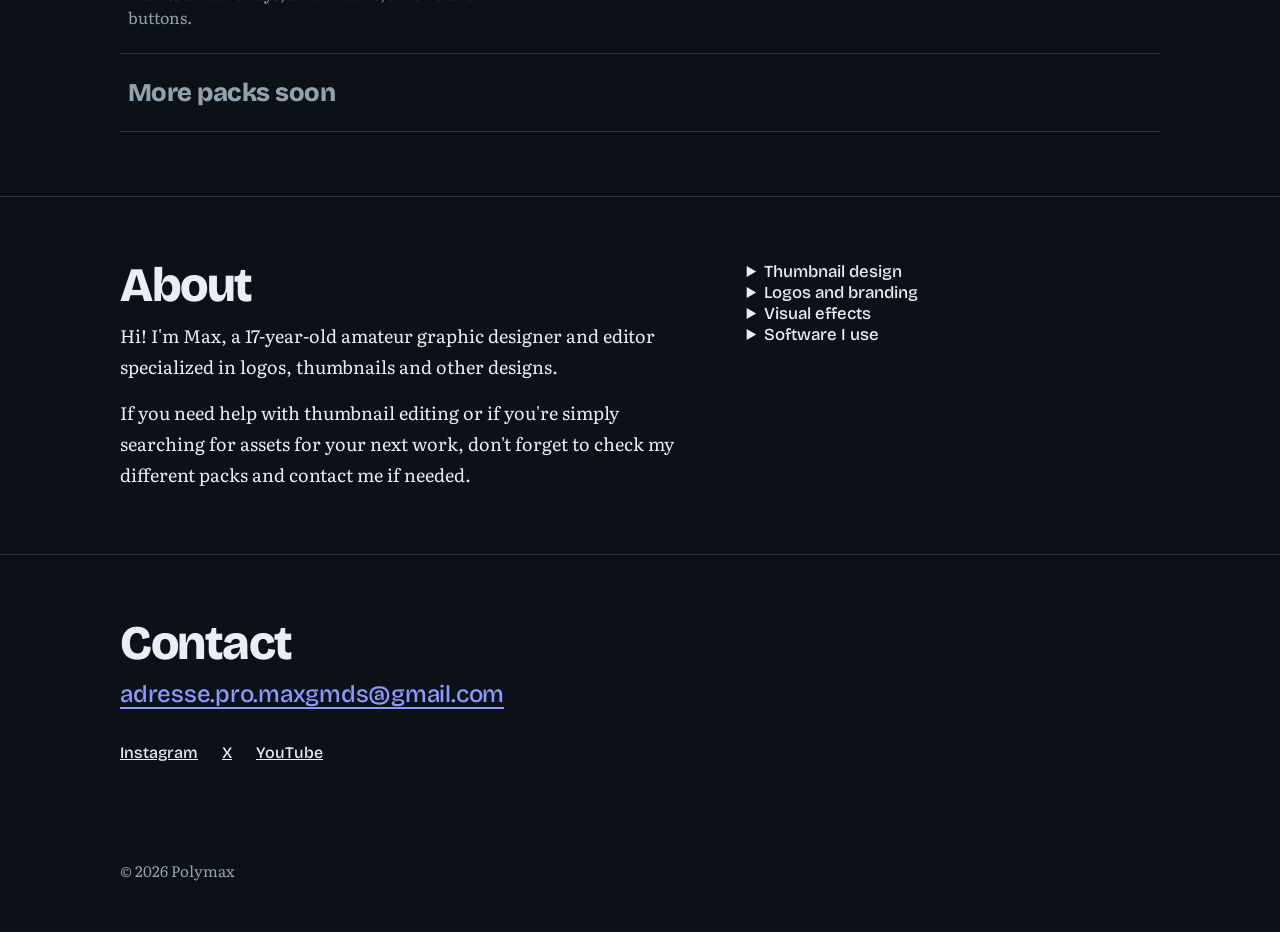
==== commit 2b708e46: "Refactor index.html for improved structure and interactivity Updated viewport meta tag and added but" ====
--- a/index.html
+++ b/index.html
@@ -2,7 +2,7 @@
 <html lang="en">
 <head>
 <meta charset="utf-8">
-<meta name="viewport" content="width=device-width, initial-scale=1">
+<meta name="viewport" content="width=device-width, initial-scale=1, viewport-fit=cover">
 <title>Polymax, portfolio</title>
 <meta name="description" content="Polymax's portfolio: thumbnail examples, asset packs and contact.">
 <link rel="preconnect" href="https://fonts.googleapis.com">
@@ -36,13 +36,13 @@
   <section id="thumbnails">
     <div class="wrap">
       <h2>Thumbnails</h2>
-      <p class="lead">A selection of thumbnails I made.</p>
+      <p class="lead">A selection of thumbnails I made. Tap one to see it full size.</p>
       <div class="grid">
-        <figure class="thumb"><img src="images/Polymax_portfolio_thumbnail.png" alt="Portfolio Thumbnail"></figure>
-        <figure class="thumb"><img src="images/polymax_vs_ai.png" alt="Polymax VS AI Thumbnail"></figure>
-        <figure class="thumb"><img src="images/Aitana_Bonmati_thumbnail.png" alt="Aitana Bonmati Thumbnail"></figure>
-        <figure class="thumb"><img src="images/before_after_thumbnail.png" alt="Before and After Thumbnail"></figure>
-        <figure class="thumb"><img src="images/nothing_else_comes_close.png" alt="Elden Ring Thumbnail"></figure>
+        <figure class="thumb"><button type="button" class="open" aria-label="View Portfolio Thumbnail full size"><img src="images/Polymax_portfolio_thumbnail.png" alt="Portfolio Thumbnail" loading="lazy" decoding="async"></button></figure>
+        <figure class="thumb"><button type="button" class="open" aria-label="View Polymax VS AI Thumbnail full size"><img src="images/polymax_vs_ai.png" alt="Polymax VS AI Thumbnail" loading="lazy" decoding="async"></button></figure>
+        <figure class="thumb"><button type="button" class="open" aria-label="View Aitana Bonmati Thumbnail full size"><img src="images/Aitana_Bonmati_thumbnail.png" alt="Aitana Bonmati Thumbnail" loading="lazy" decoding="async"></button></figure>
+        <figure class="thumb"><button type="button" class="open" aria-label="View Before and After Thumbnail full size"><img src="images/before_after_thumbnail.png" alt="Before and After Thumbnail" loading="lazy" decoding="async"></button></figure>
+        <figure class="thumb"><button type="button" class="open" aria-label="View Elden Ring Thumbnail full size"><img src="images/nothing_else_comes_close.png" alt="Elden Ring Thumbnail" loading="lazy" decoding="async"></button></figure>
         <figure class="thumb"><div class="ph more">More soon</div></figure>
       </div>
     </div>
@@ -74,12 +74,35 @@
         <p>Hi! I'm Max, a 17-year-old amateur graphic designer and editor specialized in logos, thumbnails and other designs.</p>
         <p>If you need help with thumbnail editing or if you're simply searching for assets for your next work, don't forget to check my different packs and contact me if needed.</p>
       </div>
-      <ul class="skills" aria-label="Skills">
-        <li>Thumbnail design</li>
-        <li>Logos and branding</li>
-        <li>Visual effects</li>
-        <li>Software I use</li>
-      </ul>
+      <!-- TO EDIT A SKILL: change the text inside <div class="body">. Copy a whole <details> block to add another one.
+           Add the "open" attribute to <details> if you want it to be open by default. -->
+      <div class="skills" aria-label="Skills">
+        <details>
+          <summary>Thumbnail design</summary>
+          <div class="body">
+            <p>Eye-catching thumbnails built to get clicks: strong composition, readable text, clean cut-outs and colors that stand out in the feed.</p>
+            <p>I adapt the style to your channel and your audience.</p>
+          </div>
+        </details>
+        <details>
+          <summary>Logos and branding</summary>
+          <div class="body">
+            <p>Simple, memorable logos and matching visuals (banners, profile pictures, icons) so your channel or project has a consistent identity.</p>
+          </div>
+        </details>
+        <details>
+          <summary>Visual effects</summary>
+          <div class="body">
+            <p>Glows, lighting, depth, blur and other effects that give your visuals more energy and make them pop.</p>
+          </div>
+        </details>
+        <details>
+          <summary>Software I use</summary>
+          <div class="body">
+            <p>Photoshop, Illustrator, After Effects, Photopea.</p>
+          </div>
+        </details>
+      </div>
     </div>
   </section>
 
@@ -100,6 +123,16 @@
   <div class="wrap">© <span id="year">2026</span> Polymax</div>
 </footer>
 
+<dialog id="lightbox" class="lightbox" aria-label="Thumbnail viewer">
+  <button type="button" class="lb-btn lb-close" aria-label="Close">×</button>
+  <div class="lb-stage"><img src="" alt=""></div>
+  <div class="lb-bar">
+    <button type="button" class="lb-btn lb-prev" aria-label="Previous thumbnail">‹</button>
+    <span class="lb-count" aria-live="polite"></span>
+    <button type="button" class="lb-btn lb-next" aria-label="Next thumbnail">›</button>
+  </div>
+</dialog>
+
 <script src="script.js" defer></script>
 </body>
 </html>
--- a/style.css
+++ b/style.css
@@ -47,6 +47,8 @@
 h3{font:800 1.6rem/1.15 var(--display);letter-spacing:-.02em}
 .packs p{color:var(--muted);font-size:1rem;line-height:1.5;margin-top:.25rem;max-width:46ch}
 .price{font:800 1.6rem var(--display);white-space:nowrap}
+.packs li.soon{display:block}
+.packs li.soon h3{color:var(--muted)}
 
 .about{display:grid;grid-template-columns:1.4fr 1fr;gap:3rem}
 .about p+p{margin-top:1rem}
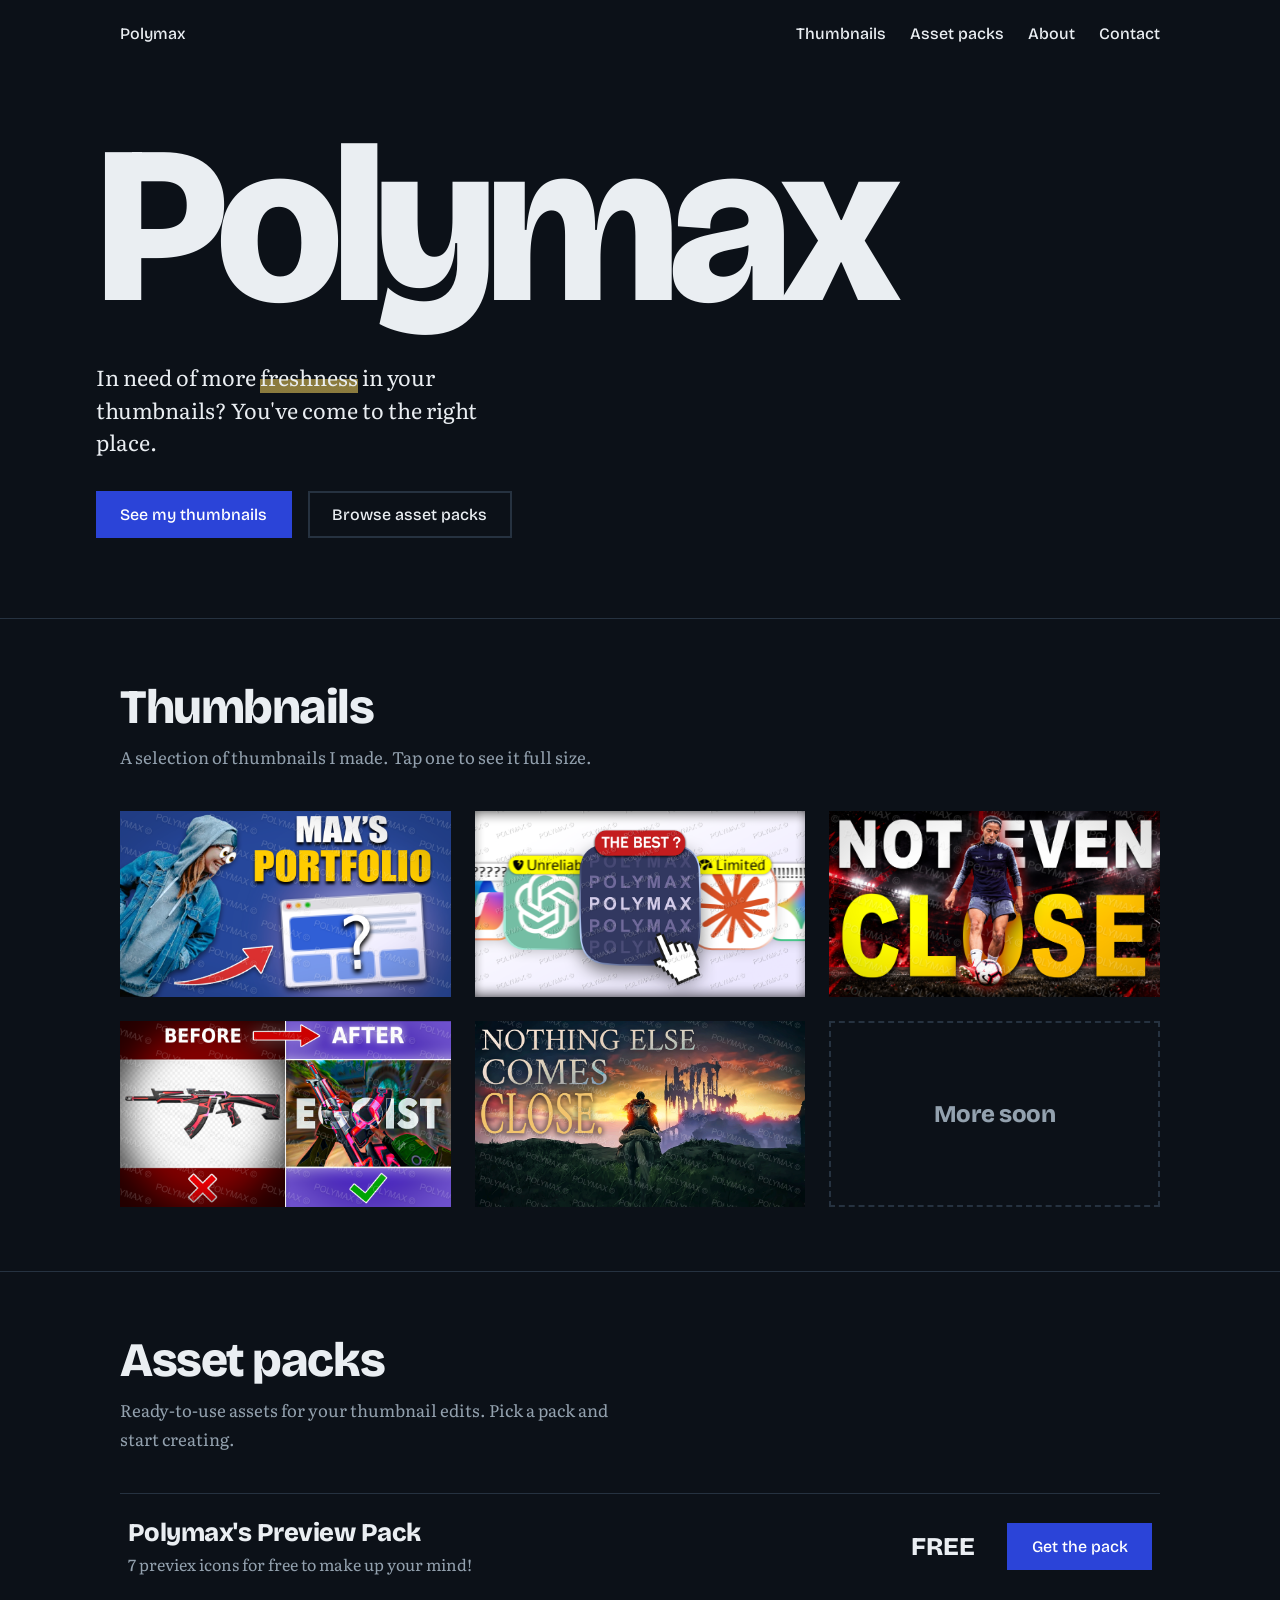
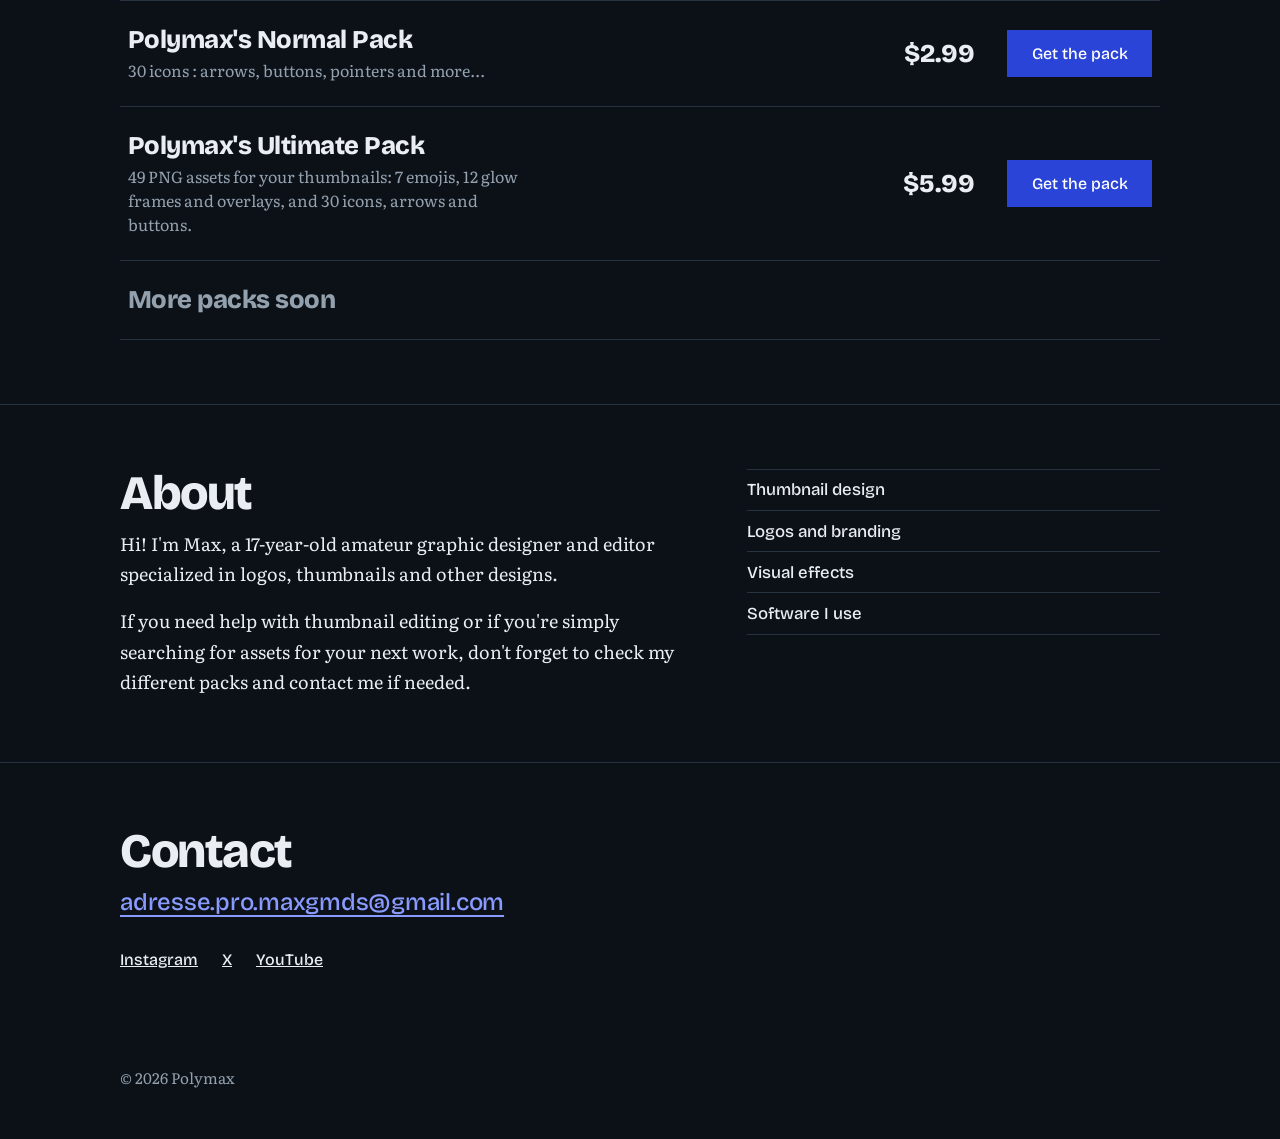
==== commit 760711ca: "Revise packs and skills sections in index.html Updated the packs section with new pack details and r" ====
--- a/index.html
+++ b/index.html
@@ -55,9 +55,19 @@
       <!-- TO EDIT A PACK: change the name, the description, the price and the button link (href="#")
            to your store page (Gumroad, Payhip, etc.). Copy a whole <li> block to add another pack. -->
       <ul class="packs">
+	<li>
+          <div><h3>Polymax's Preview Pack</h3><p>7 previex icons for free to make up your mind!</p></div>
+          <div class="price">FREE</div>
+          <a class="btn" href="#">Get the pack</a>
+        </li>
+	<li>
+          <div><h3>Polymax's Normal Pack</h3><p>30 icons : arrows, buttons, pointers and more...</p></div>
+          <div class="price">$2.99</div>
+          <a class="btn" href="#">Get the pack</a>
+        </li>
         <li>
-          <div><h3>Polymax's Pack n°1</h3><p>92 PNG assets for your thumbnails: 59 emojis, 11 glow frames and overlays, and 22 icons, arrows and buttons.</p></div>
-          <div class="price">€5.99</div>
+          <div><h3>Polymax's Ultimate Pack</h3><p>49 PNG assets for your thumbnails: 7 emojis, 12 glow frames and overlays, and 30 icons, arrows and buttons.</p></div>
+          <div class="price">$5.99</div>
           <a class="btn" href="#">Get the pack</a>
         </li>
         <li class="soon">
@@ -74,8 +84,6 @@
         <p>Hi! I'm Max, a 17-year-old amateur graphic designer and editor specialized in logos, thumbnails and other designs.</p>
         <p>If you need help with thumbnail editing or if you're simply searching for assets for your next work, don't forget to check my different packs and contact me if needed.</p>
       </div>
-      <!-- TO EDIT A SKILL: change the text inside <div class="body">. Copy a whole <details> block to add another one.
-           Add the "open" attribute to <details> if you want it to be open by default. -->
       <div class="skills" aria-label="Skills">
         <details>
           <summary>Thumbnail design</summary>
@@ -99,7 +107,7 @@
         <details>
           <summary>Software I use</summary>
           <div class="body">
-            <p>Photoshop, Illustrator, After Effects, Photopea.</p>
+            <p>Photoshop, Illustrator, After Effects...</p>
           </div>
         </details>
       </div>
--- a/style.css
+++ b/style.css
@@ -52,9 +52,6 @@
 
 .about{display:grid;grid-template-columns:1.4fr 1fr;gap:3rem}
 .about p+p{margin-top:1rem}
-.skills{list-style:none;padding:0;font:500 1.05rem var(--display)}
-.skills li{padding:.6rem 0;border-bottom:1px solid var(--line)}
-.skills li:first-child{border-top:1px solid var(--line)}
 
 .contact a.mail{display:inline-block;font:500 clamp(1rem,3vw,1.5rem)/1.3 var(--display);letter-spacing:-.01em;color:var(--accent);text-underline-offset:.2em;word-break:break-word}
 .contact a.mail:hover{background:var(--hl);color:#152028}
@@ -69,3 +66,34 @@
   .about{grid-template-columns:1fr;gap:2rem}
 }
 @media (prefers-reduced-motion:reduce){html{scroll-behavior:auto}*{transition:none!important}}
+
+/* Thumbnails cliquables */
+.thumb .open{display:block;width:100%;padding:0;border:0;background:none;color:inherit;cursor:zoom-in;-webkit-tap-highlight-color:transparent}
+.thumb .open:hover img,.thumb .open:focus-visible img{outline:3px solid var(--hl);outline-offset:3px}
+
+/* Compétences déroulantes (design d'origine) */
+.skills{font:500 1.05rem var(--display)}
+.skills details{border-bottom:1px solid var(--line)}
+.skills details:first-child{border-top:1px solid var(--line)}
+.skills summary{padding:.6rem 0;cursor:pointer;list-style:none;-webkit-tap-highlight-color:transparent}
+.skills summary::-webkit-details-marker{display:none}
+.skills summary:hover{color:var(--hl)}
+.skills .body{padding:0 0 .9rem;font:400 1rem/1.6 var(--text);color:var(--muted)}
+.skills .body p+p{margin-top:.6rem}
+.skills details[open] .body{animation:reveal .25s ease}
+@keyframes reveal{from{opacity:0;transform:translateY(-.4rem)}}
+
+/* Lightbox */
+body.lb-open{overflow:hidden}
+dialog.lightbox{position:fixed;inset:0;width:100%;height:100%;max-width:none;max-height:none;margin:0;padding:0;border:0;background:transparent;color:#fff;overflow:hidden}
+dialog.lightbox[open]{display:flex;flex-direction:column}
+.lightbox::backdrop{background:rgba(5,8,12,.94)}
+.lb-stage{flex:1;min-height:0;display:flex;align-items:center;justify-content:center;padding:4.5rem 1rem 1rem;touch-action:pan-y}
+.lb-stage img{max-width:100%;max-height:100%;object-fit:contain;box-shadow:0 10px 50px rgba(0,0,0,.6)}
+.lb-btn{width:3rem;height:3rem;display:grid;place-items:center;border-radius:50%;border:1px solid rgba(255,255,255,.25);background:rgba(255,255,255,.1);color:#fff;font:500 1.6rem/1 var(--display);cursor:pointer;-webkit-tap-highlight-color:transparent}
+.lb-btn:hover{background:var(--hl);border-color:var(--hl);color:#152028}
+.lb-close{position:absolute;top:max(1rem,env(safe-area-inset-top));right:max(1rem,env(safe-area-inset-right))}
+.lb-bar{display:flex;justify-content:center;align-items:center;gap:1.5rem;padding:.5rem 1rem max(1rem,env(safe-area-inset-bottom));font:500 1rem var(--display)}
+.lb-bar span{min-width:4.5rem;text-align:center;color:var(--muted)}
+@media (min-width:860px){.lb-stage{padding:4.5rem 3rem 1rem}}
+@media (prefers-reduced-motion:reduce){.skills details[open] .body{animation:none}}
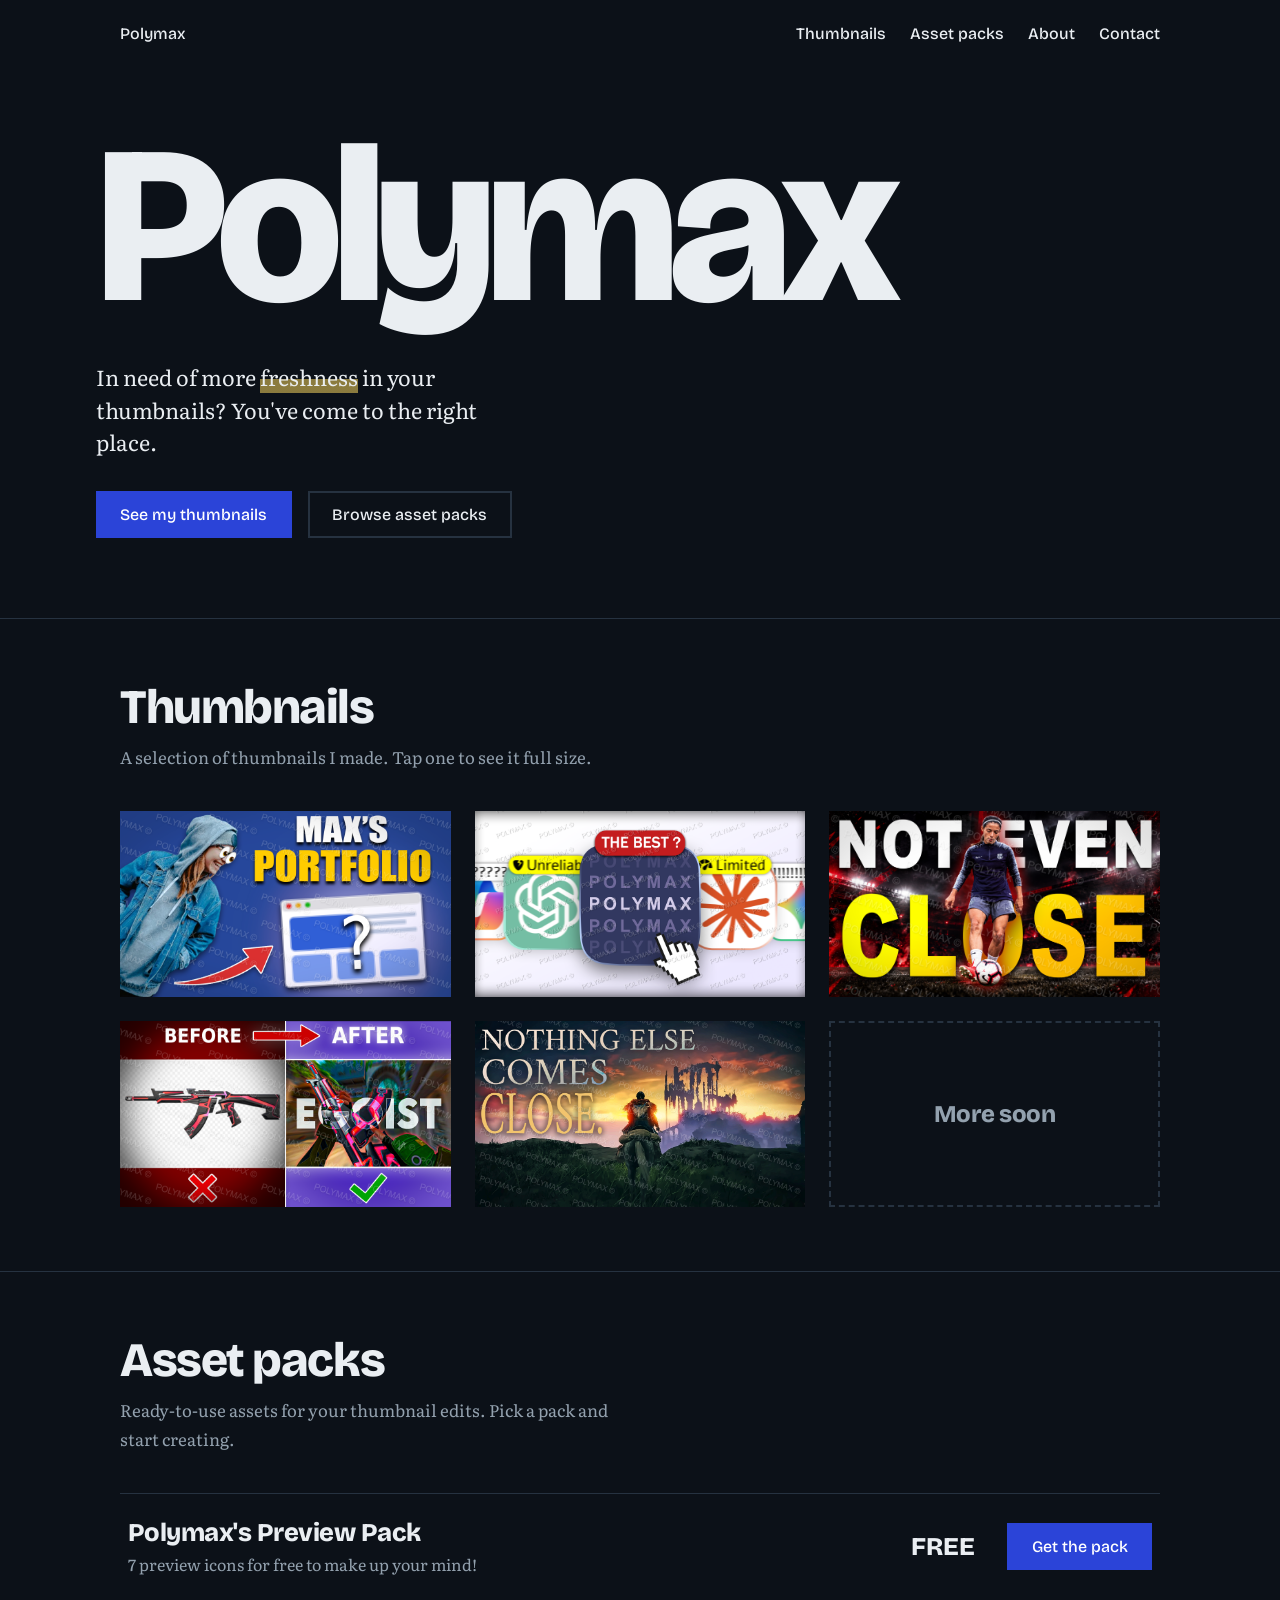
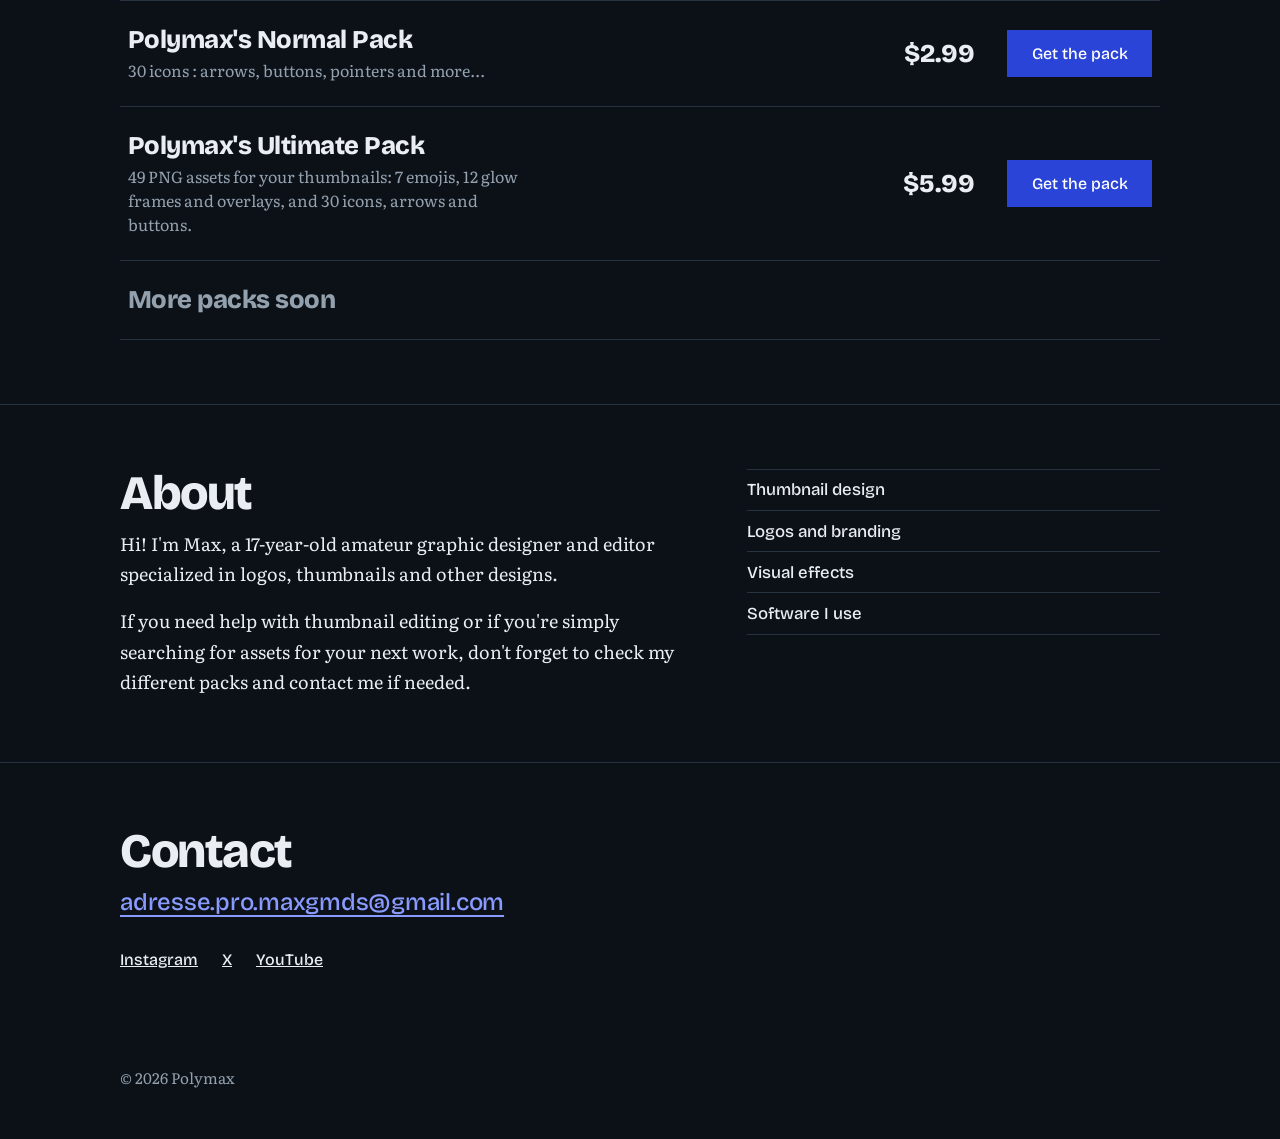
==== commit 3b585c63: "Fix typo in preview pack description" ====
--- a/index.html
+++ b/index.html
@@ -55,12 +55,12 @@
       <!-- TO EDIT A PACK: change the name, the description, the price and the button link (href="#")
            to your store page (Gumroad, Payhip, etc.). Copy a whole <li> block to add another pack. -->
       <ul class="packs">
-	<li>
-          <div><h3>Polymax's Preview Pack</h3><p>7 previex icons for free to make up your mind!</p></div>
+		<li>
+          <div><h3>Polymax's Preview Pack</h3><p>7 preview icons for free to make up your mind!</p></div>
           <div class="price">FREE</div>
           <a class="btn" href="#">Get the pack</a>
         </li>
-	<li>
+		<li>
           <div><h3>Polymax's Normal Pack</h3><p>30 icons : arrows, buttons, pointers and more...</p></div>
           <div class="price">$2.99</div>
           <a class="btn" href="#">Get the pack</a>
